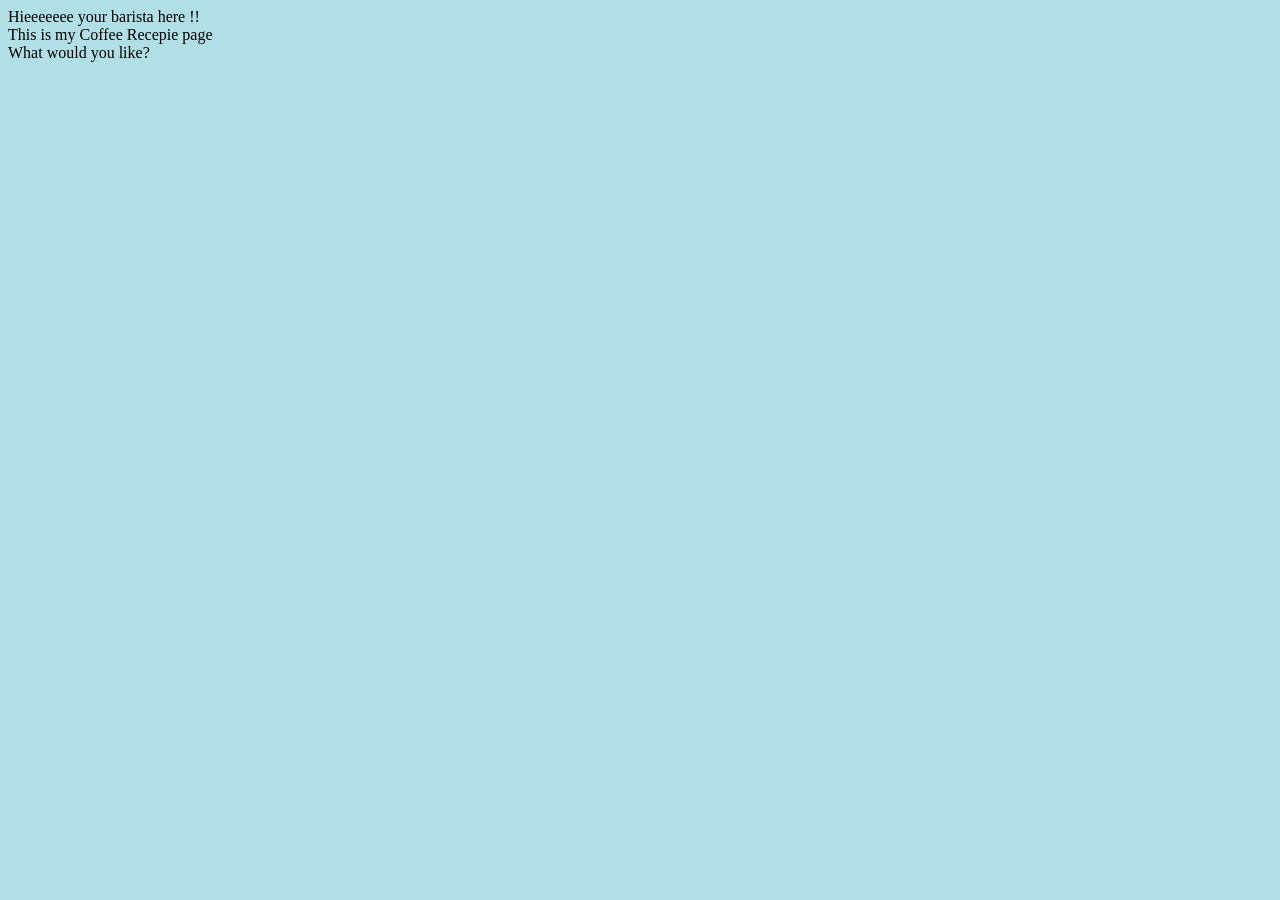
==== application/WebContent/index.html @ afb36d66 "First Commit" ====
<!DOCTYPE html>
<html>
<head>
<meta charset="ISO-8859-1">
<title>Coffee Recepie</title>
</head>
<body style="background-color:powderblue;">
Hieeeeeee your barista here !! <br>
This is my Coffee Recepie page <br>
What would you like?
</body>
</html>
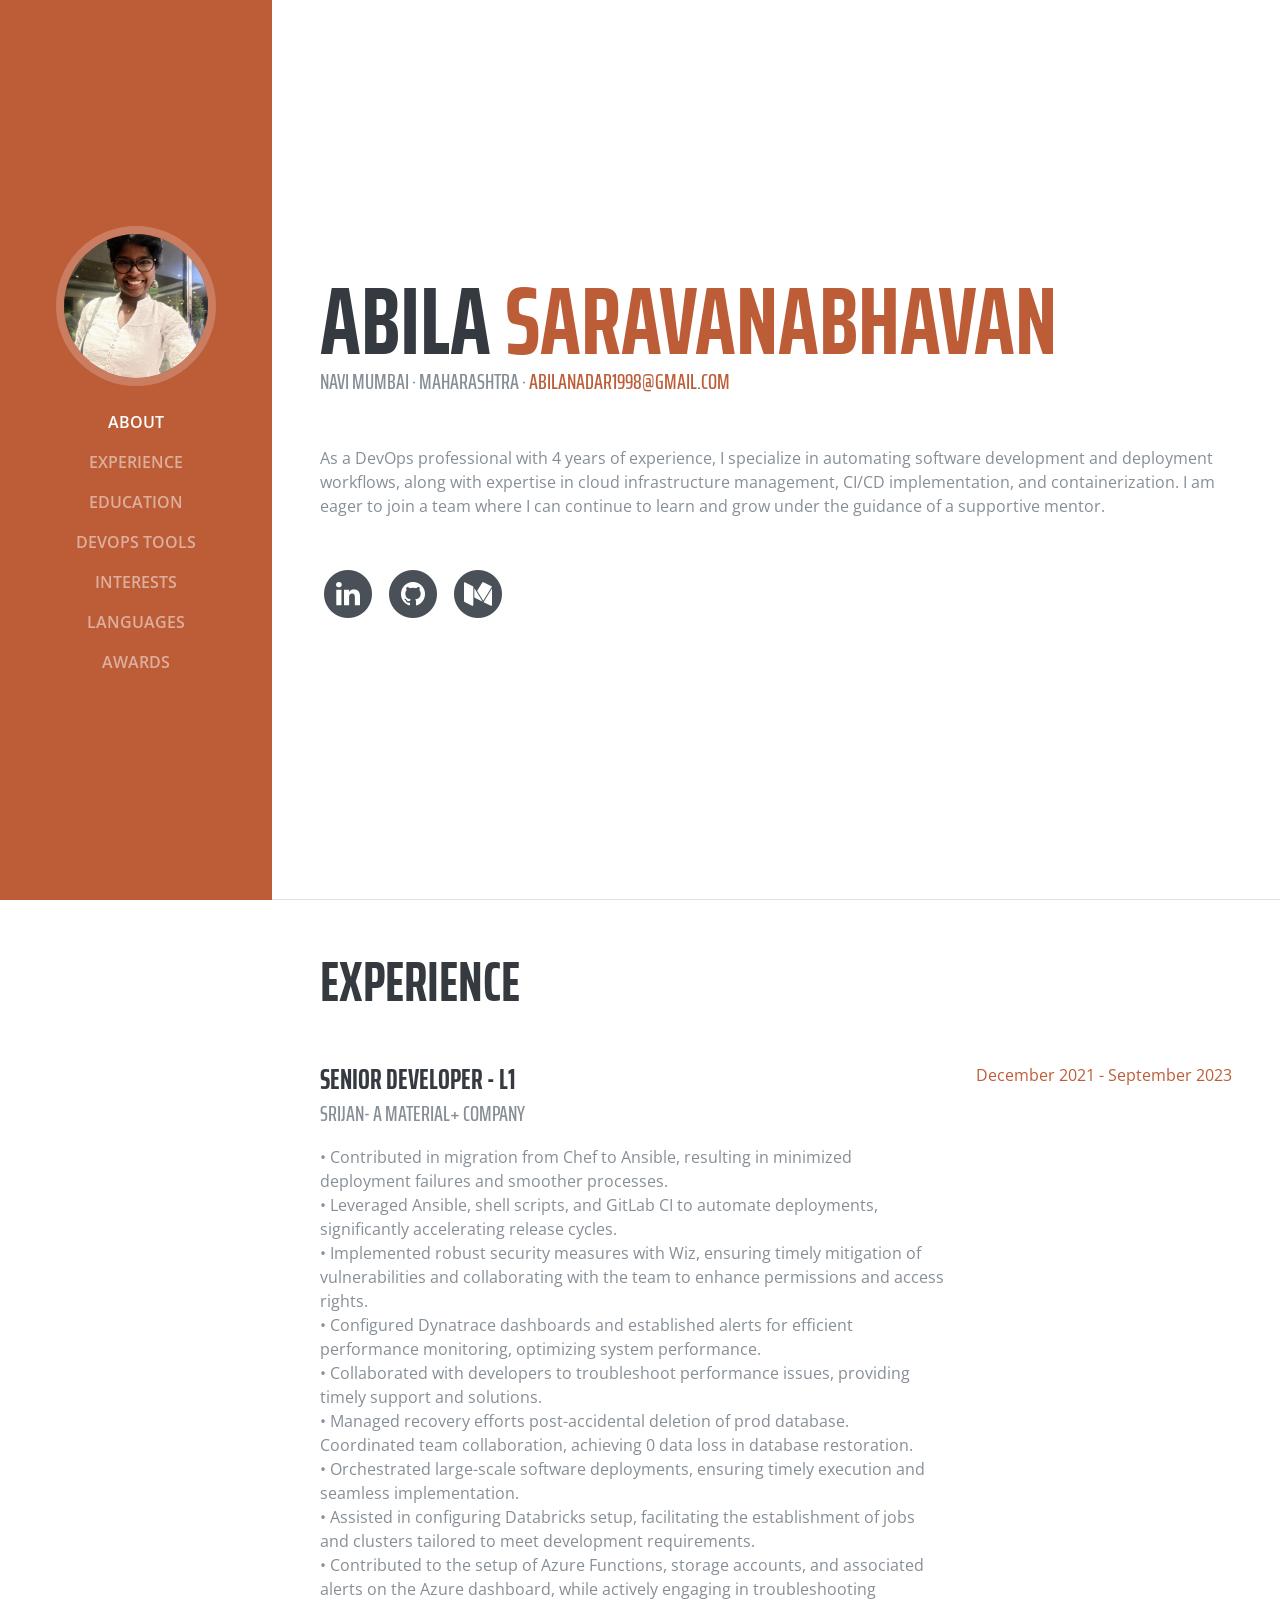
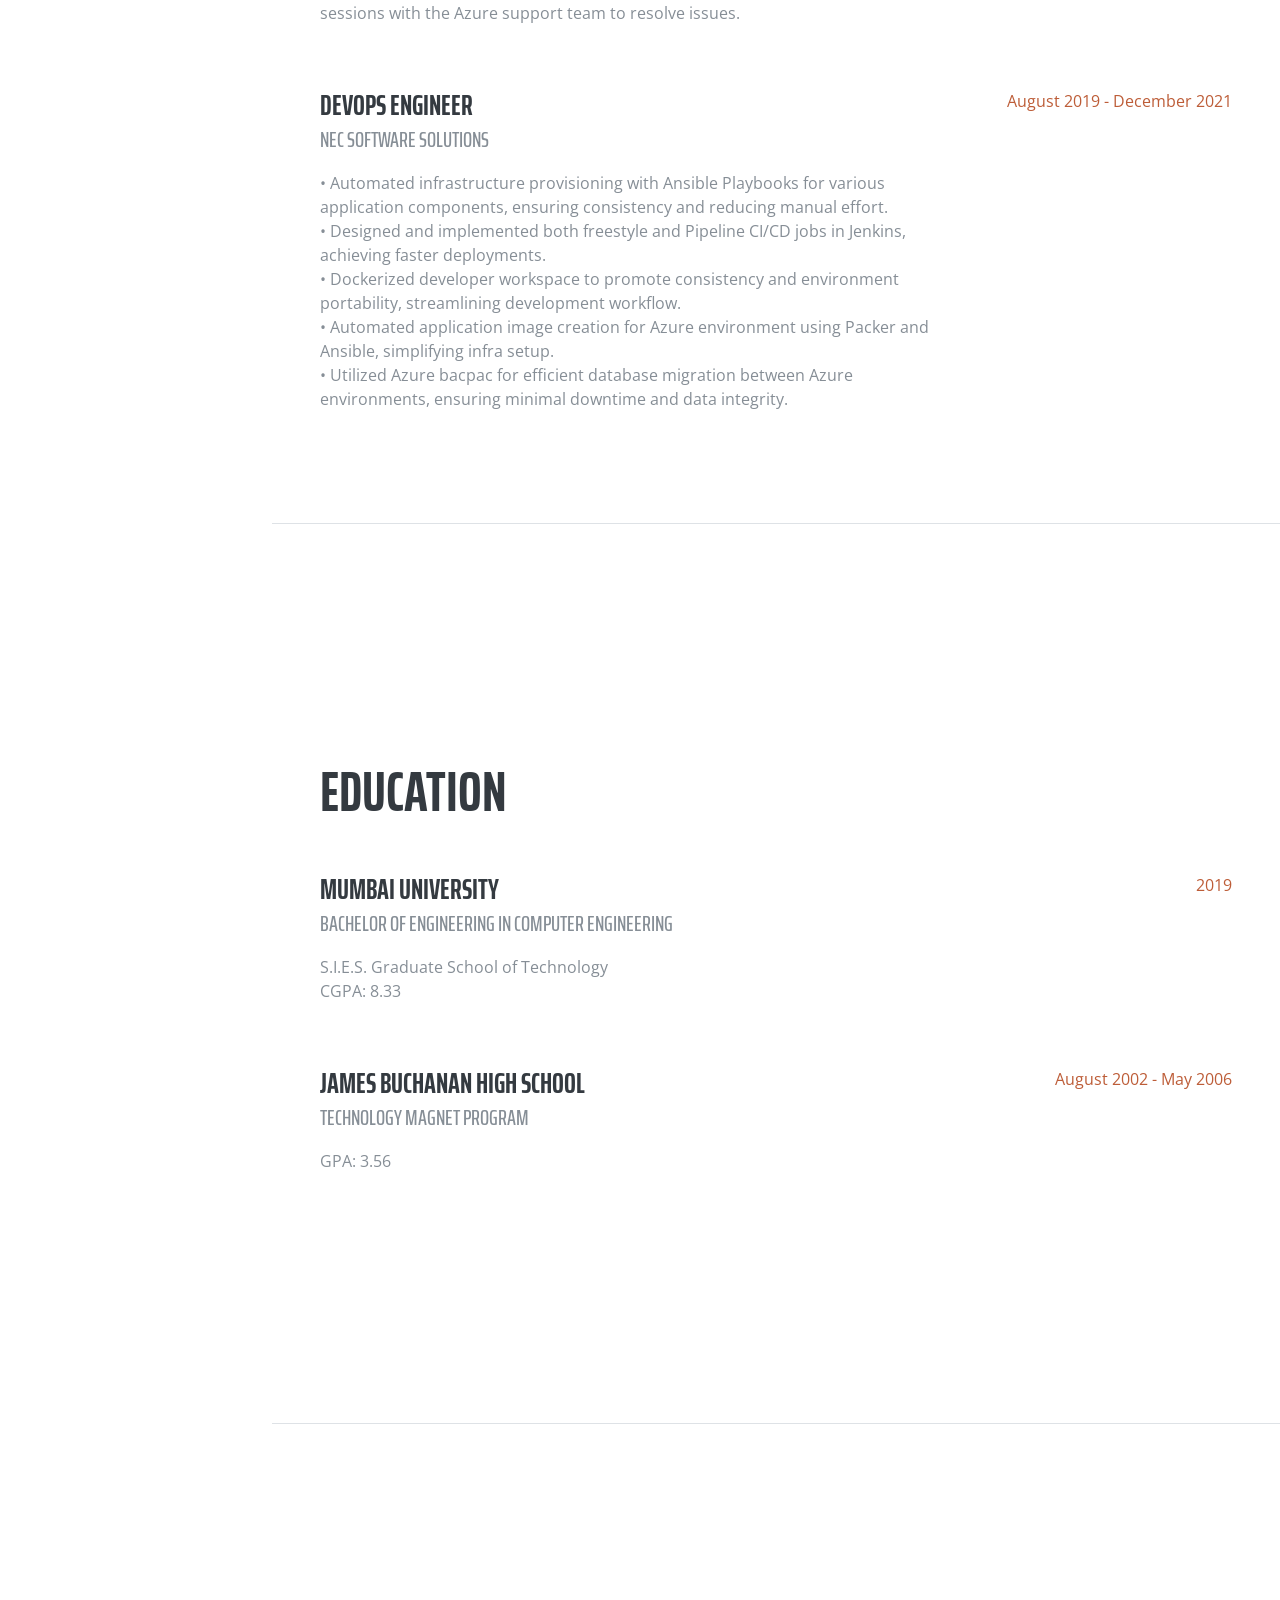
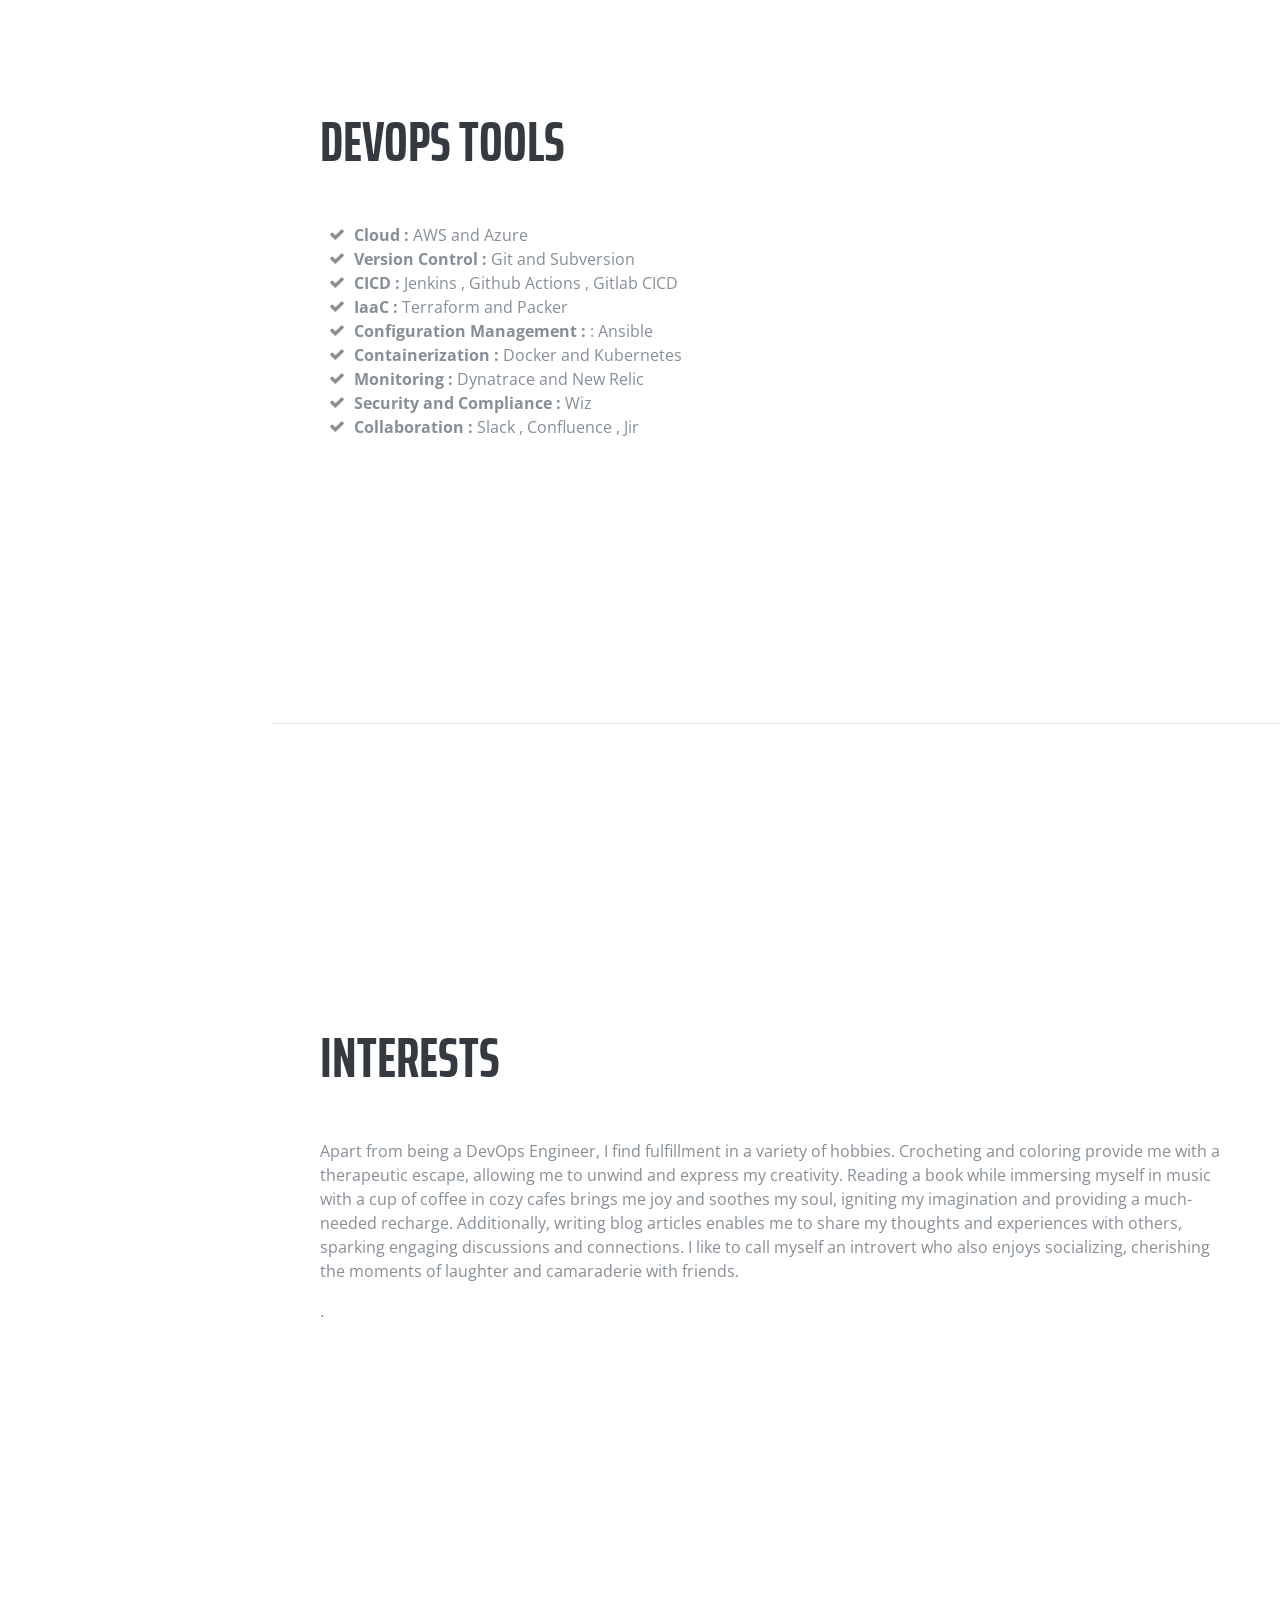
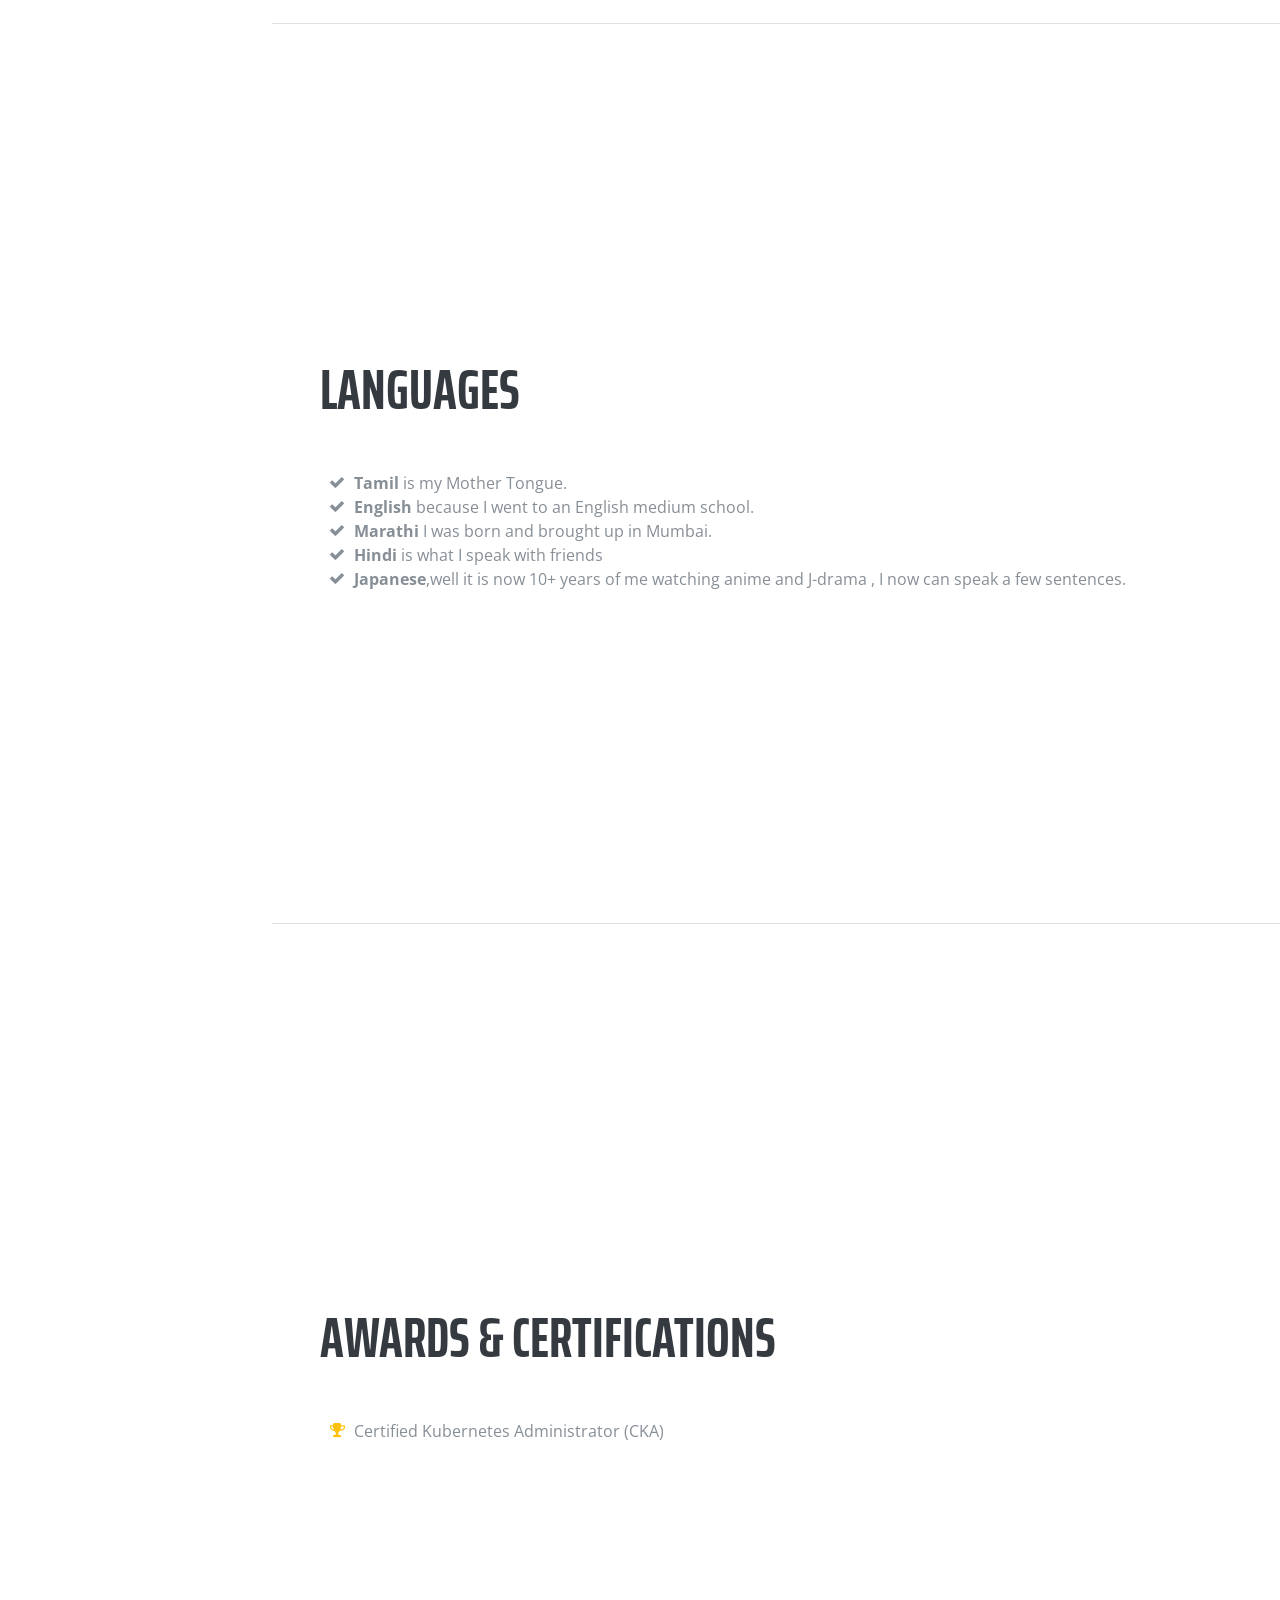
==== commit 228024ff: "Added portfolio files" ====
--- a/application/WebContent/index.html
+++ b/application/WebContent/index.html
@@ -1,12 +1,276 @@
-<!DOCTYPE html>
-<html>
-<head>
-<meta charset="ISO-8859-1">
-<title>Coffee Recepie</title>
-</head>
-<body style="background-color:powderblue;">
-Hieeeeeee your barista here !! <br>
-This is my Coffee Recepie page <br>
-What would you like?
-</body>
-</html>
+<!DOCTYPE html>
+<html lang="en">
+
+  <head>
+
+    <meta charset="utf-8">
+    <meta name="viewport" content="width=device-width, initial-scale=1, shrink-to-fit=no">
+    <meta name="description" content="">
+    <meta name="author" content="">
+
+    <title>Abila Saravanabhavan Portfolio Resume</title>
+
+    <!-- Bootstrap core CSS -->
+    <link href="vendor/bootstrap/css/bootstrap.min.css" rel="stylesheet">
+
+    <!-- Custom fonts for this template -->
+    <link href="https://fonts.googleapis.com/css?family=Saira+Extra+Condensed:100,200,300,400,500,600,700,800,900" rel="stylesheet">
+    <link href="https://fonts.googleapis.com/css?family=Open+Sans:300,300i,400,400i,600,600i,700,700i,800,800i" rel="stylesheet">
+    <link href="vendor/font-awesome/css/font-awesome.min.css" rel="stylesheet">
+    <link href="vendor/devicons/css/devicons.min.css" rel="stylesheet">
+    <link href="vendor/simple-line-icons/css/simple-line-icons.css" rel="stylesheet">
+
+    <!-- Custom styles for this template -->
+    <link href="css/resume.min.css" rel="stylesheet">
+
+  </head>
+
+  <body id="page-top">
+
+    <nav class="navbar navbar-expand-lg navbar-dark bg-primary fixed-top" id="sideNav">
+      <a class="navbar-brand js-scroll-trigger" href="#page-top">
+        <span class="d-block d-lg-none">Start Bootstrap</span>
+        <span class="d-none d-lg-block">
+          <img class="img-fluid img-profile rounded-circle mx-auto mb-2" src="img/profile.jpg" alt="">
+        </span>
+      </a>
+      <button class="navbar-toggler" type="button" data-toggle="collapse" data-target="#navbarSupportedContent" aria-controls="navbarSupportedContent" aria-expanded="false" aria-label="Toggle navigation">
+        <span class="navbar-toggler-icon"></span>
+      </button>
+      <div class="collapse navbar-collapse" id="navbarSupportedContent">
+        <ul class="navbar-nav">
+          <li class="nav-item">
+            <a class="nav-link js-scroll-trigger" href="#about">About</a>
+          </li>
+          <li class="nav-item">
+            <a class="nav-link js-scroll-trigger" href="#experience">Experience</a>
+          </li>
+          <li class="nav-item">
+            <a class="nav-link js-scroll-trigger" href="#education">Education</a>
+          </li>
+          <li class="nav-item">
+            <a class="nav-link js-scroll-trigger" href="#tools">DevOps Tools</a>
+          </li>
+          <li class="nav-item">
+            <a class="nav-link js-scroll-trigger" href="#interests">Interests</a>
+          </li>
+          <li class="nav-item">
+            <a class="nav-link js-scroll-trigger" href="#languages">Languages</a>
+          </li>
+          <li class="nav-item">
+            <a class="nav-link js-scroll-trigger" href="#awards">Awards</a>
+          </li>
+        </ul>
+      </div>
+    </nav>
+
+    <div class="container-fluid p-0">
+
+      <section class="resume-section p-3 p-lg-5 d-flex d-column" id="about">
+        <div class="my-auto">
+          <h1 class="mb-0">Abila
+            <span class="text-primary">Saravanabhavan</span>
+          </h1>
+          <div class="subheading mb-5">Navi Mumbai · Maharashtra ·
+            <a href="mailto:name@email.com">abilanadar1998@gmail.com</a>
+          </div>
+          <p class="mb-5">
+            As a DevOps professional with 4 years of experience, I specialize in automating software development and deployment workflows, along with expertise in cloud infrastructure management, CI/CD implementation, and containerization. I am eager to join a team where I can continue to learn and grow under the guidance of a supportive mentor.</p>
+          <ul class="list-inline list-social-icons mb-0">
+            <li class="list-inline-item">
+              <a href="https://www.linkedin.com/in/abila-saravanabhavan/">
+                <span class="fa-stack fa-lg">
+                  <i class="fa fa-circle fa-stack-2x"></i>
+                  <i class="fa fa-linkedin fa-stack-1x fa-inverse"></i>
+                </span>
+              </a>
+            </li>
+            <li class="list-inline-item">
+              <a href="https://github.com/abila98/">
+                <span class="fa-stack fa-lg">
+                  <i class="fa fa-circle fa-stack-2x"></i>
+                  <i class="fa fa-github fa-stack-1x fa-inverse"></i>
+                </span>
+              </a>
+            </li>
+
+            <li class="list-inline-item">
+              <a href="https://medium.com/@abilathegreat">
+                <span class="fa-stack fa-lg">
+                  <i class="fa fa-circle fa-stack-2x"></i>
+                  <i class="fa fa-medium fa-stack-1x fa-inverse"></i>
+                </span>
+              </a>
+            </li>
+          </ul>
+        </div>
+      </section>
+
+      <section class="resume-section p-3 p-lg-5 d-flex flex-column" id="experience">
+        <div class="my-auto">
+          <h2 class="mb-5">Experience</h2>
+
+          <div class="resume-item d-flex flex-column flex-md-row mb-5">
+            <div class="resume-content mr-auto">
+              <h3 class="mb-0">Senior Developer - L1</h3>
+              <div class="subheading mb-3">Srijan- A Material+ Company</div>
+              <p>• Contributed in migration from Chef to Ansible, resulting in minimized deployment failures and smoother processes. 
+                <br>• Leveraged Ansible, shell scripts, and GitLab CI to automate deployments, significantly accelerating release cycles.<br>
+                • Implemented robust security measures with Wiz, ensuring timely mitigation of vulnerabilities and collaborating with the team to enhance
+                permissions and access rights.<br>
+                • Configured Dynatrace dashboards and established alerts for efficient performance monitoring, optimizing system performance.<br>
+                • Collaborated with developers to troubleshoot performance issues, providing timely support and solutions.<br>
+                • Managed recovery efforts post-accidental deletion of prod database. Coordinated team collaboration, achieving 0 data loss in database restoration.<br>
+                • Orchestrated large-scale software deployments, ensuring timely execution and seamless implementation.<br>
+                • Assisted in configuring Databricks setup, facilitating the establishment of jobs and clusters tailored to meet development requirements.<br>
+                • Contributed to the setup of Azure Functions, storage accounts, and associated alerts on the Azure dashboard, while actively engaging in
+                troubleshooting sessions with the Azure support team to resolve issues.</p>
+            </div>
+            <div class="resume-date text-md-right">
+              <span class="text-primary">December 2021 - September 2023</span>
+            </div>
+          </div>
+
+          <div class="resume-item d-flex flex-column flex-md-row mb-5">
+            <div class="resume-content mr-auto">
+              <h3 class="mb-0">DevOps Engineer</h3>
+              <div class="subheading mb-3">NEC Software Solutions</div>
+              <p>• Automated infrastructure provisioning with Ansible Playbooks for various application components, ensuring consistency and reducing
+                manual effort.<br>
+                • Designed and implemented both freestyle and Pipeline CI/CD jobs in Jenkins, achieving faster deployments.<br>
+                • Dockerized developer workspace to promote consistency and environment portability, streamlining development workflow.<br>
+                • Automated application image creation for Azure environment using Packer and Ansible, simplifying infra setup.<br>
+                • Utilized Azure bacpac for efficient database migration between Azure environments, ensuring minimal downtime and data integrity.
+                </p>
+            </div>
+            <div class="resume-date text-md-right">
+              <span class="text-primary">August 2019 - December 2021</span>
+            </div>
+          </div>
+        </div>
+
+      </section>
+
+      <section class="resume-section p-3 p-lg-5 d-flex flex-column" id="education">
+        <div class="my-auto">
+          <h2 class="mb-5">Education</h2>
+
+          <div class="resume-item d-flex flex-column flex-md-row mb-5">
+            <div class="resume-content mr-auto">
+              <h3 class="mb-0">Mumbai University</h3>
+              <div class="subheading mb-3">Bachelor of Engineering in Computer Engineering</div>
+              <div>S.I.E.S. Graduate School of Technology</div>
+              <p>CGPA: 8.33</p>
+            </div>
+            <div class="resume-date text-md-right">
+              <span class="text-primary">2019</span>
+            </div>
+          </div>
+
+          <div class="resume-item d-flex flex-column flex-md-row">
+            <div class="resume-content mr-auto">
+              <h3 class="mb-0">James Buchanan High School</h3>
+              <div class="subheading mb-3">Technology Magnet Program</div>
+              <p>GPA: 3.56</p>
+            </div>
+            <div class="resume-date text-md-right">
+              <span class="text-primary">August 2002 - May 2006</span>
+            </div>
+          </div>
+
+        </div>
+      </section>
+
+      <section class="resume-section p-3 p-lg-5 d-flex flex-column" id="tools">
+        <div class="my-auto">
+          <h2 class="mb-5">DevOps Tools</h2>
+          <ul class="fa-ul mb-0">
+            <li>
+              <i class="fa-li fa fa-check"></i>
+              <b>Cloud :</b> AWS and Azure</li>
+            <li>
+              <i class="fa-li fa fa-check"></i>
+              <b>Version Control :</b> Git and Subversion</li>
+            <li>
+              <i class="fa-li fa fa-check"></i>
+              <b>CICD :</b> Jenkins , Github Actions , Gitlab CICD</li>
+            <li>
+              <i class="fa-li fa fa-check"></i>
+             <b>IaaC :</b> Terraform and Packer</li>
+             <li>
+              <i class="fa-li fa fa-check"></i>
+             <b>Configuration Management : </b> : Ansible</li>
+             <li>
+              <i class="fa-li fa fa-check"></i>
+             <b>Containerization : </b>Docker and Kubernetes</li>
+             <li>
+              <i class="fa-li fa fa-check"></i>
+             <b>Monitoring : </b> Dynatrace and New Relic</li>
+             <li>
+              <i class="fa-li fa fa-check"></i>
+             <b>Security and Compliance : </b> Wiz</li>
+             <li>
+              <i class="fa-li fa fa-check"></i>
+             <b>Collaboration : </b> Slack , Confluence , Jir</li>
+          </ul>
+        </div>
+      </section>
+
+      <section class="resume-section p-3 p-lg-5 d-flex flex-column" id="interests">
+        <div class="my-auto">
+          <h2 class="mb-5">Interests</h2>
+          <p>Apart from being a DevOps Engineer, I find fulfillment in a variety of hobbies. Crocheting and coloring provide me with a therapeutic escape, allowing me to unwind and express my creativity. Reading a book while immersing myself in music with a cup of coffee in cozy cafes brings me joy and soothes my soul, igniting my imagination and providing a much-needed recharge. Additionally, writing blog articles enables me to share my thoughts and experiences with others, sparking engaging discussions and connections. I like to call myself an introvert who also enjoys socializing, cherishing the moments of laughter and camaraderie with friends.</p>
+          <p class="mb-0">.</p>
+        </div>
+      </section>
+
+      <section class="resume-section p-3 p-lg-5 d-flex flex-column" id="languages">
+        <div class="my-auto">
+          <h2 class="mb-5">Languages</h2>
+          <ul class="fa-ul mb-0">
+            <li>
+              <i class="fa-li fa fa-check"></i>
+              <b>Tamil</b> is my Mother Tongue.</li>
+            <li>
+              <i class="fa-li fa fa-check"></i>
+              <b>English</b> because I went to an English medium school.</li>
+            <li>
+              <i class="fa-li fa fa-check"></i>
+              <b>Marathi</b> I was born and brought up in Mumbai.</li>
+            <li>
+              <i class="fa-li fa fa-check"></i>
+             <b>Hindi</b> is what I speak with friends</li>
+             <li>
+              <i class="fa-li fa fa-check"></i>
+             <b>Japanese</b>,well it is now 10+ years of me watching anime and J-drama , I now can speak a few sentences.</li>
+          </ul>
+
+        </div>
+      </section>
+
+      <section class="resume-section p-3 p-lg-5 d-flex flex-column" id="awards">
+        <div class="my-auto">
+          <h2 class="mb-5">Awards &amp; Certifications</h2>
+          <ul class="fa-ul mb-0">
+            <li>
+              <i class="fa-li fa fa-trophy text-warning"></i>
+              Certified Kubernetes Administrator (CKA)</li>
+          </ul>
+        </div>
+      </section>
+
+    </div>
+
+    <!-- Bootstrap core JavaScript -->
+    <script src="vendor/jquery/jquery.min.js"></script>
+    <script src="vendor/bootstrap/js/bootstrap.bundle.min.js"></script>
+
+    <!-- Plugin JavaScript -->
+    <script src="vendor/jquery-easing/jquery.easing.min.js"></script>
+
+    <!-- Custom scripts for this template -->
+    <script src="js/resume.min.js"></script>
+
+  </body>
+
+</html>
--- a/application/WebContent/vendor/devicons/css/devicons.min.css
+++ b/application/WebContent/vendor/devicons/css/devicons.min.css
@@ -0,0 +1,4 @@
+/*!
+ *  Devicons 1.8.0 made by Theodore Vorillas / http://vorillaz.com 
+ */
+@font-face{font-family:devicons;src:url(../fonts/devicons.eot?xqxft6);src:url(../fonts/devicons.eot?#iefixxqxft6) format("embedded-opentype"),url(../fonts/devicons.woff?xqxft6) format("woff"),url(../fonts/devicons.ttf?xqxft6) format("truetype"),url(../fonts/devicons.svg?xqxft6#devicons) format("svg");font-weight:400;font-style:normal}.devicons{font-family:devicons;speak:none;font-style:normal;font-weight:400;font-variant:normal;text-transform:none;line-height:1;-webkit-font-smoothing:antialiased;-moz-osx-font-smoothing:grayscale}.devicons-git:before{content:"\e602"}.devicons-git_compare:before{content:"\e628"}.devicons-git_branch:before{content:"\e625"}.devicons-git_commit:before{content:"\e629"}.devicons-git_pull_request:before{content:"\e626"}.devicons-git_merge:before{content:"\e627"}.devicons-bitbucket:before{content:"\e603"}.devicons-github_alt:before{content:"\e608"}.devicons-github_badge:before{content:"\e609"}.devicons-github:before{content:"\e60a"}.devicons-github_full:before{content:"\e617"}.devicons-java:before{content:"\e638"}.devicons-ruby:before{content:"\e639"}.devicons-scala:before{content:"\e637"}.devicons-python:before{content:"\e63c"}.devicons-go:before{content:"\e624"}.devicons-ruby_on_rails:before{content:"\e63b"}.devicons-django:before{content:"\e61d"}.devicons-markdown:before{content:"\e63e"}.devicons-php:before{content:"\e63d"}.devicons-mysql:before{content:"\e604"}.devicons-streamline:before{content:"\e605"}.devicons-database:before{content:"\e606"}.devicons-laravel:before{content:"\e63f"}.devicons-javascript:before{content:"\e64e"}.devicons-angular:before{content:"\e653"}.devicons-backbone:before{content:"\e652"}.devicons-coffeescript:before{content:"\e651"}.devicons-jquery:before{content:"\e650"}.devicons-modernizr:before{content:"\e620"}.devicons-jquery_ui:before{content:"\e654"}.devicons-ember:before{content:"\e61b"}.devicons-dojo:before{content:"\e61c"}.devicons-nodejs:before{content:"\e619"}.devicons-nodejs_small:before{content:"\e618"}.devicons-javascript_shield:before{content:"\e64f"}.devicons-bootstrap:before{content:"\e647"}.devicons-sass:before{content:"\e64b"}.devicons-css3_full:before{content:"\e64a"}.devicons-css3:before{content:"\e649"}.devicons-html5:before{content:"\e636"}.devicons-html5_multimedia:before{content:"\e632"}.devicons-html5_device_access:before{content:"\e633"}.devicons-html5_3d_effects:before{content:"\e635"}.devicons-html5_connectivity:before{content:"\e634"}.devicons-ghost_small:before{content:"\e614"}.devicons-ghost:before{content:"\e61f"}.devicons-magento:before{content:"\e640"}.devicons-joomla:before{content:"\e641"}.devicons-jekyll_small:before{content:"\e60d"}.devicons-drupal:before{content:"\e642"}.devicons-wordpress:before{content:"\e60b"}.devicons-grunt:before{content:"\e64c"}.devicons-bower:before{content:"\e64d"}.devicons-npm:before{content:"\e61e"}.devicons-yahoo_small:before{content:"\e62b"}.devicons-yahoo:before{content:"\e615"}.devicons-bing_small:before{content:"\e600"}.devicons-windows:before{content:"\e60f"}.devicons-linux:before{content:"\e612"}.devicons-ubuntu:before{content:"\e63a"}.devicons-android:before{content:"\e60e"}.devicons-apple:before{content:"\e611"}.devicons-appstore:before{content:"\e613"}.devicons-phonegap:before{content:"\e630"}.devicons-blackberry:before{content:"\e623"}.devicons-stackoverflow:before{content:"\e610"}.devicons-techcrunch:before{content:"\e62c"}.devicons-codrops:before{content:"\e62f"}.devicons-css_tricks:before{content:"\e601"}.devicons-smashing_magazine:before{content:"\e62d"}.devicons-netmagazine:before{content:"\e62e"}.devicons-codepen:before{content:"\e616"}.devicons-cssdeck:before{content:"\e62a"}.devicons-hackernews:before{content:"\e61a"}.devicons-dropbox:before{content:"\e607"}.devicons-google_drive:before{content:"\e631"}.devicons-visualstudio:before{content:"\e60c"}.devicons-unity_small:before{content:"\e621"}.devicons-raspberry_pi:before{content:"\e622"}.devicons-chrome:before{content:"\e643"}.devicons-ie:before{content:"\e644"}.devicons-firefox:before{content:"\e645"}.devicons-opera:before{content:"\e646"}.devicons-safari:before{content:"\e648"}.devicons-swift:before{content:"\e655"}.devicons-symfony:before{content:"\e656"}.devicons-symfony_badge:before{content:"\e657"}.devicons-less:before{content:"\e658"}.devicons-stylus:before{content:"\e659"}.devicons-trello:before{content:"\e65a"}.devicons-atlassian:before{content:"\e65b"}.devicons-jira:before{content:"\e65c"}.devicons-envato:before{content:"\e65d"}.devicons-snap_svg:before{content:"\e65e"}.devicons-raphael:before{content:"\e65f"}.devicons-google_analytics:before{content:"\e660"}.devicons-compass:before{content:"\e661"}.devicons-onedrive:before{content:"\e662"}.devicons-gulp:before{content:"\e663"}.devicons-atom:before{content:"\e664"}.devicons-cisco:before{content:"\e665"}.devicons-nancy:before{content:"\e666"}.devicons-clojure:before{content:"\e668"}.devicons-clojure_alt:before{content:"\e66a"}.devicons-perl:before{content:"\e669"}.devicons-celluloid:before{content:"\e66b"}.devicons-w3c:before{content:"\e66c"}.devicons-redis:before{content:"\e66d"}.devicons-postgresql:before{content:"\e66e"}.devicons-webplatform:before{content:"\e66f"}.devicons-jenkins:before{content:"\e667"}.devicons-requirejs:before{content:"\e670"}.devicons-opensource:before{content:"\e671"}.devicons-typo3:before{content:"\e672"}.devicons-uikit:before{content:"\e673"}.devicons-doctrine:before{content:"\e674"}.devicons-groovy:before{content:"\e675"}.devicons-nginx:before{content:"\e676"}.devicons-haskell:before{content:"\e677"}.devicons-zend:before{content:"\e678"}.devicons-gnu:before{content:"\e679"}.devicons-yeoman:before{content:"\e67a"}.devicons-heroku:before{content:"\e67b"}.devicons-debian:before{content:"\e67d"}.devicons-travis:before{content:"\e67e"}.devicons-dotnet:before{content:"\e67f"}.devicons-codeigniter:before{content:"\e680"}.devicons-javascript_badge:before{content:"\e681"}.devicons-yii:before{content:"\e682"}.devicons-msql_server:before{content:"\e67c"}.devicons-composer:before{content:"\e683"}.devicons-krakenjs_badge:before{content:"\e684"}.devicons-krakenjs:before{content:"\e685"}.devicons-mozilla:before{content:"\e686"}.devicons-firebase:before{content:"\e687"}.devicons-sizzlejs:before{content:"\e688"}.devicons-creativecommons:before{content:"\e689"}.devicons-creativecommons_badge:before{content:"\e68a"}.devicons-mitlicence:before{content:"\e68b"}.devicons-senchatouch:before{content:"\e68c"}.devicons-bugsense:before{content:"\e68d"}.devicons-extjs:before{content:"\e68e"}.devicons-mootools_badge:before{content:"\e68f"}.devicons-mootools:before{content:"\e690"}.devicons-ruby_rough:before{content:"\e691"}.devicons-komodo:before{content:"\e692"}.devicons-coda:before{content:"\e693"}.devicons-bintray:before{content:"\e694"}.devicons-terminal:before{content:"\e695"}.devicons-code:before{content:"\e696"}.devicons-responsive:before{content:"\e697"}.devicons-dart:before{content:"\e698"}.devicons-aptana:before{content:"\e699"}.devicons-mailchimp:before{content:"\e69a"}.devicons-netbeans:before{content:"\e69b"}.devicons-dreamweaver:before{content:"\e69c"}.devicons-brackets:before{content:"\e69d"}.devicons-eclipse:before{content:"\e69e"}.devicons-cloud9:before{content:"\e69f"}.devicons-scrum:before{content:"\e6a0"}.devicons-prolog:before{content:"\e6a1"}.devicons-terminal_badge:before{content:"\e6a2"}.devicons-code_badge:before{content:"\e6a3"}.devicons-mongodb:before{content:"\e6a4"}.devicons-meteor:before{content:"\e6a5"}.devicons-meteorfull:before{content:"\e6a6"}.devicons-fsharp:before{content:"\e6a7"}.devicons-rust:before{content:"\e6a8"}.devicons-ionic:before{content:"\e6a9"}.devicons-sublime:before{content:"\e6aa"}.devicons-appcelerator:before{content:"\e6ab"}.devicons-asterisk:before{content:"\e6ac"}.devicons-aws:before{content:"\e6ad"}.devicons-digital-ocean:before{content:"\e6ae"}.devicons-dlang:before{content:"\e6af"}.devicons-docker:before{content:"\e6b0"}.devicons-erlang:before{content:"\e6b1"}.devicons-google-cloud-platform:before{content:"\e6b2"}.devicons-grails:before{content:"\e6b3"}.devicons-illustrator:before{content:"\e6b4"}.devicons-intellij:before{content:"\e6b5"}.devicons-materializecss:before{content:"\e6b6"}.devicons-openshift:before{content:"\e6b7"}.devicons-photoshop:before{content:"\e6b8"}.devicons-rackspace:before{content:"\e6b9"}.devicons-react:before{content:"\e6ba"}.devicons-redhat:before{content:"\e6bb"}.devicons-scriptcs:before{content:"\e6bc"}.devicons-sqllite:before{content:"\e6c4"}.devicons-vim:before{content:"\e6c5"}
--- a/application/WebContent/css/resume.min.css
+++ b/application/WebContent/css/resume.min.css
@@ -0,0 +1,5 @@
+/*!
+ * Start Bootstrap - Resume v4.0.0-beta.2 (https://startbootstrap.com/template-overviews/resume)
+ * Copyright 2013-2017 Start Bootstrap
+ * Licensed under MIT (https://github.com/BlackrockDigital/startbootstrap-resume/blob/master/LICENSE)
+ */body{font-family:'Open Sans',serif;padding-top:54px;color:#868e96}@media (min-width:992px){body{padding-top:0;padding-left:17rem}}h1,h2,h3,h4,h5,h6{font-family:'Saira Extra Condensed',serif;font-weight:700;text-transform:uppercase;color:#343a40}h1{font-size:6rem;line-height:5.5rem}h2{font-size:3.5rem}.subheading{text-transform:uppercase;font-weight:500;font-family:'Saira Extra Condensed',serif;font-size:1.35rem}.list-social-icons a{color:#495057}.list-social-icons a:hover{color:#bd5d38}.list-social-icons a .fa-lg{font-size:1.75rem}.list-icons{font-size:3rem}.list-icons .list-inline-item i:hover{color:#bd5d38}#sideNav .navbar-nav .nav-item .nav-link{font-weight:600;text-transform:uppercase}@media (min-width:992px){#sideNav{text-align:center;position:fixed;top:0;left:0;display:flex;flex-direction:column;width:17rem;height:100vh}#sideNav .navbar-brand{display:flex;margin:auto auto 0;padding:.5rem}#sideNav .navbar-brand .img-profile{max-width:10rem;max-height:10rem;border:.5rem solid rgba(255,255,255,.2)}#sideNav .navbar-collapse{display:flex;align-items:flex-start;flex-grow:0;width:100%;margin-bottom:auto}#sideNav .navbar-collapse .navbar-nav{flex-direction:column;width:100%}#sideNav .navbar-collapse .navbar-nav .nav-item{display:block}#sideNav .navbar-collapse .navbar-nav .nav-item .nav-link{display:block}}section.resume-section{border-bottom:1px solid #dee2e6;padding-top:5rem!important;padding-bottom:5rem!important}section.resume-section .resume-item .resume-date{min-width:none}@media (min-width:768px){section.resume-section{min-height:100vh}section.resume-section .resume-item .resume-date{min-width:18rem}}@media (min-width:992px){section.resume-section{padding-top:3rem!important;padding-bottom:3rem!important}}.bg-primary{background-color:#bd5d38!important}.text-primary{color:#bd5d38!important}a{color:#bd5d38}a:active,a:focus,a:hover{color:#824027}
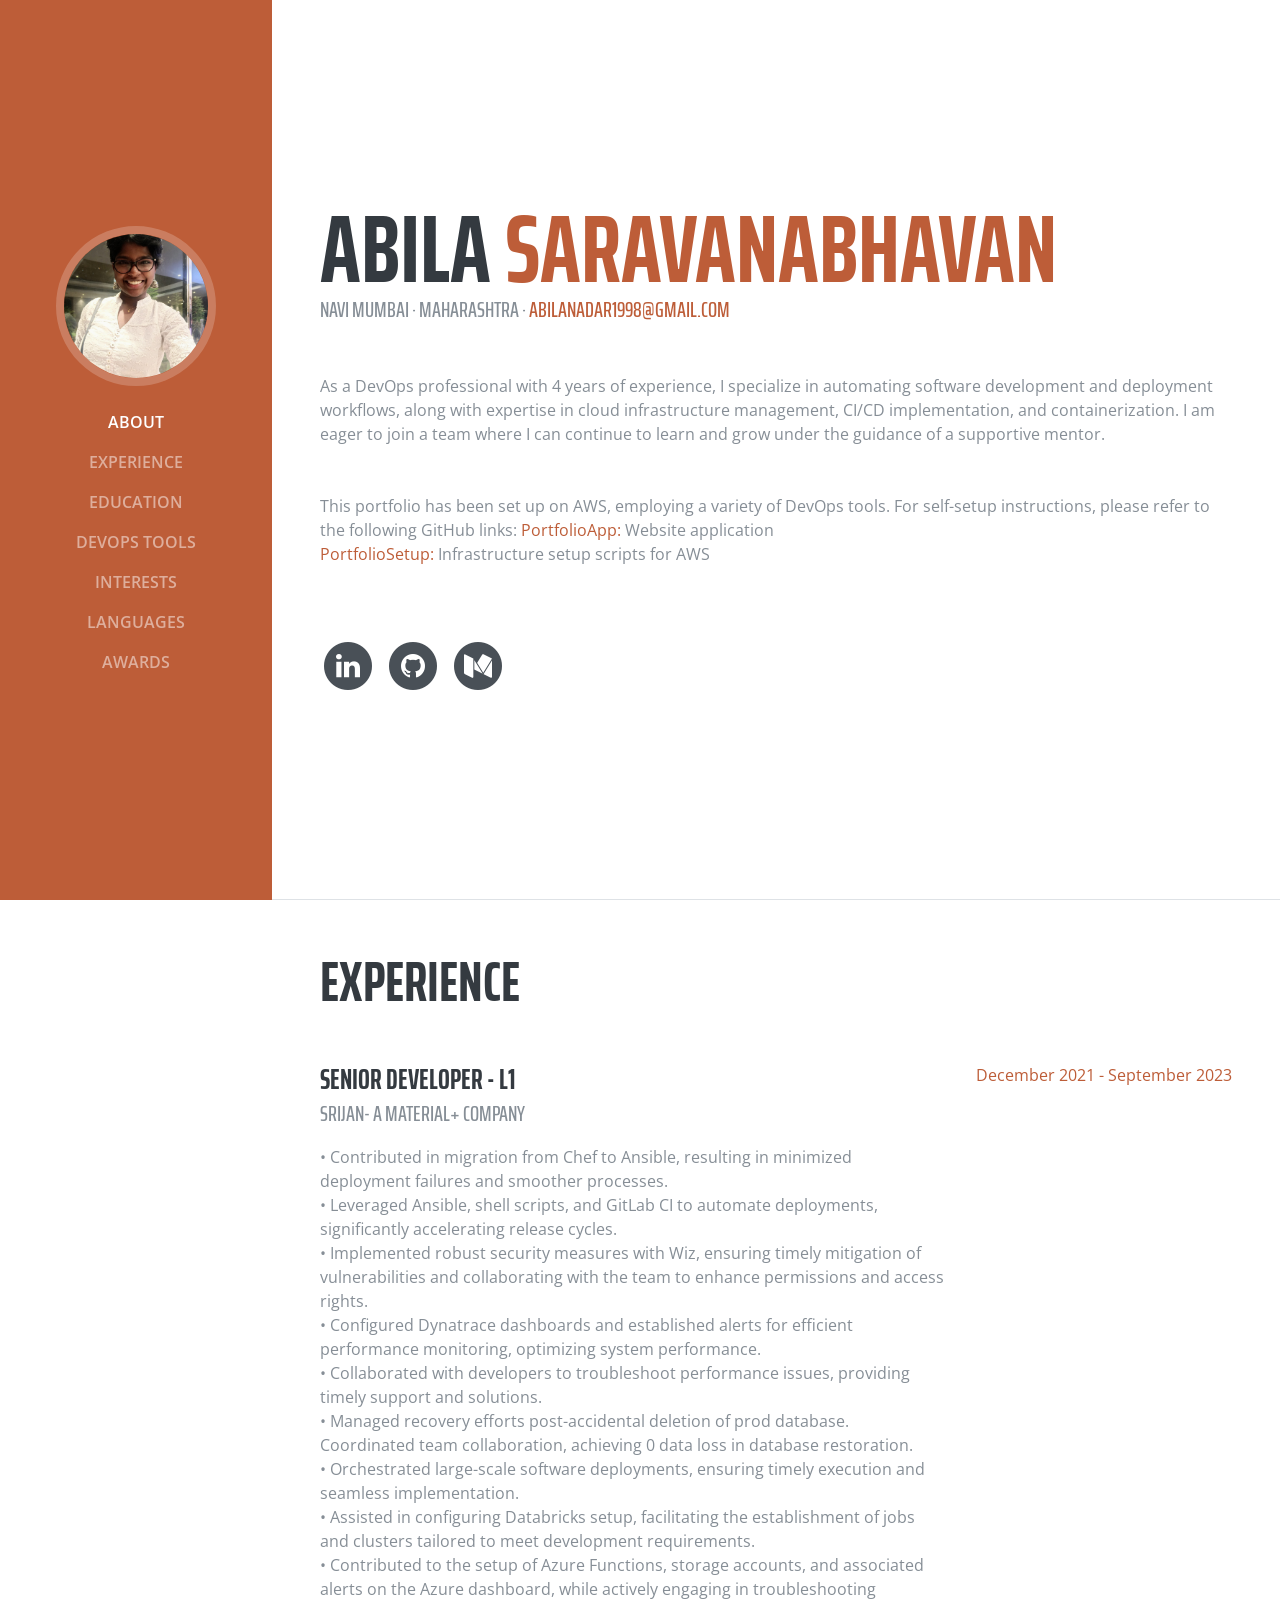
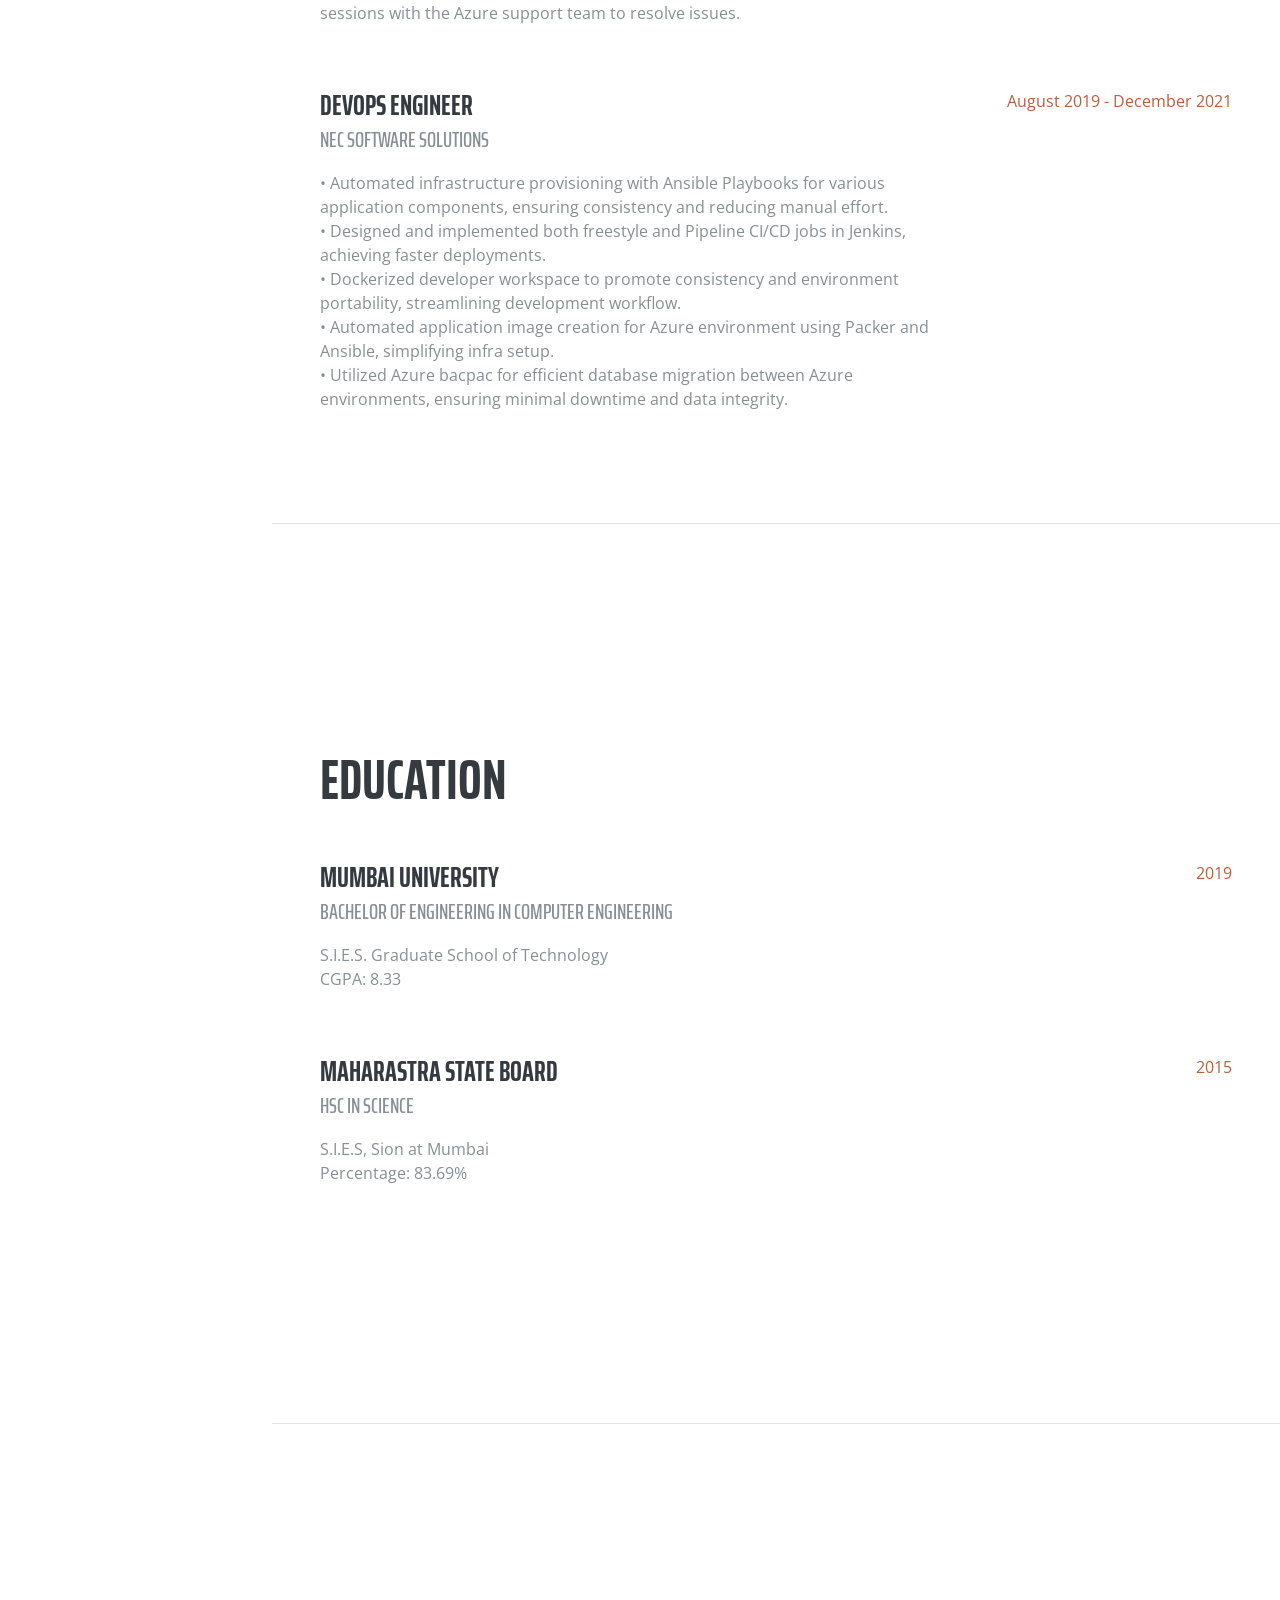
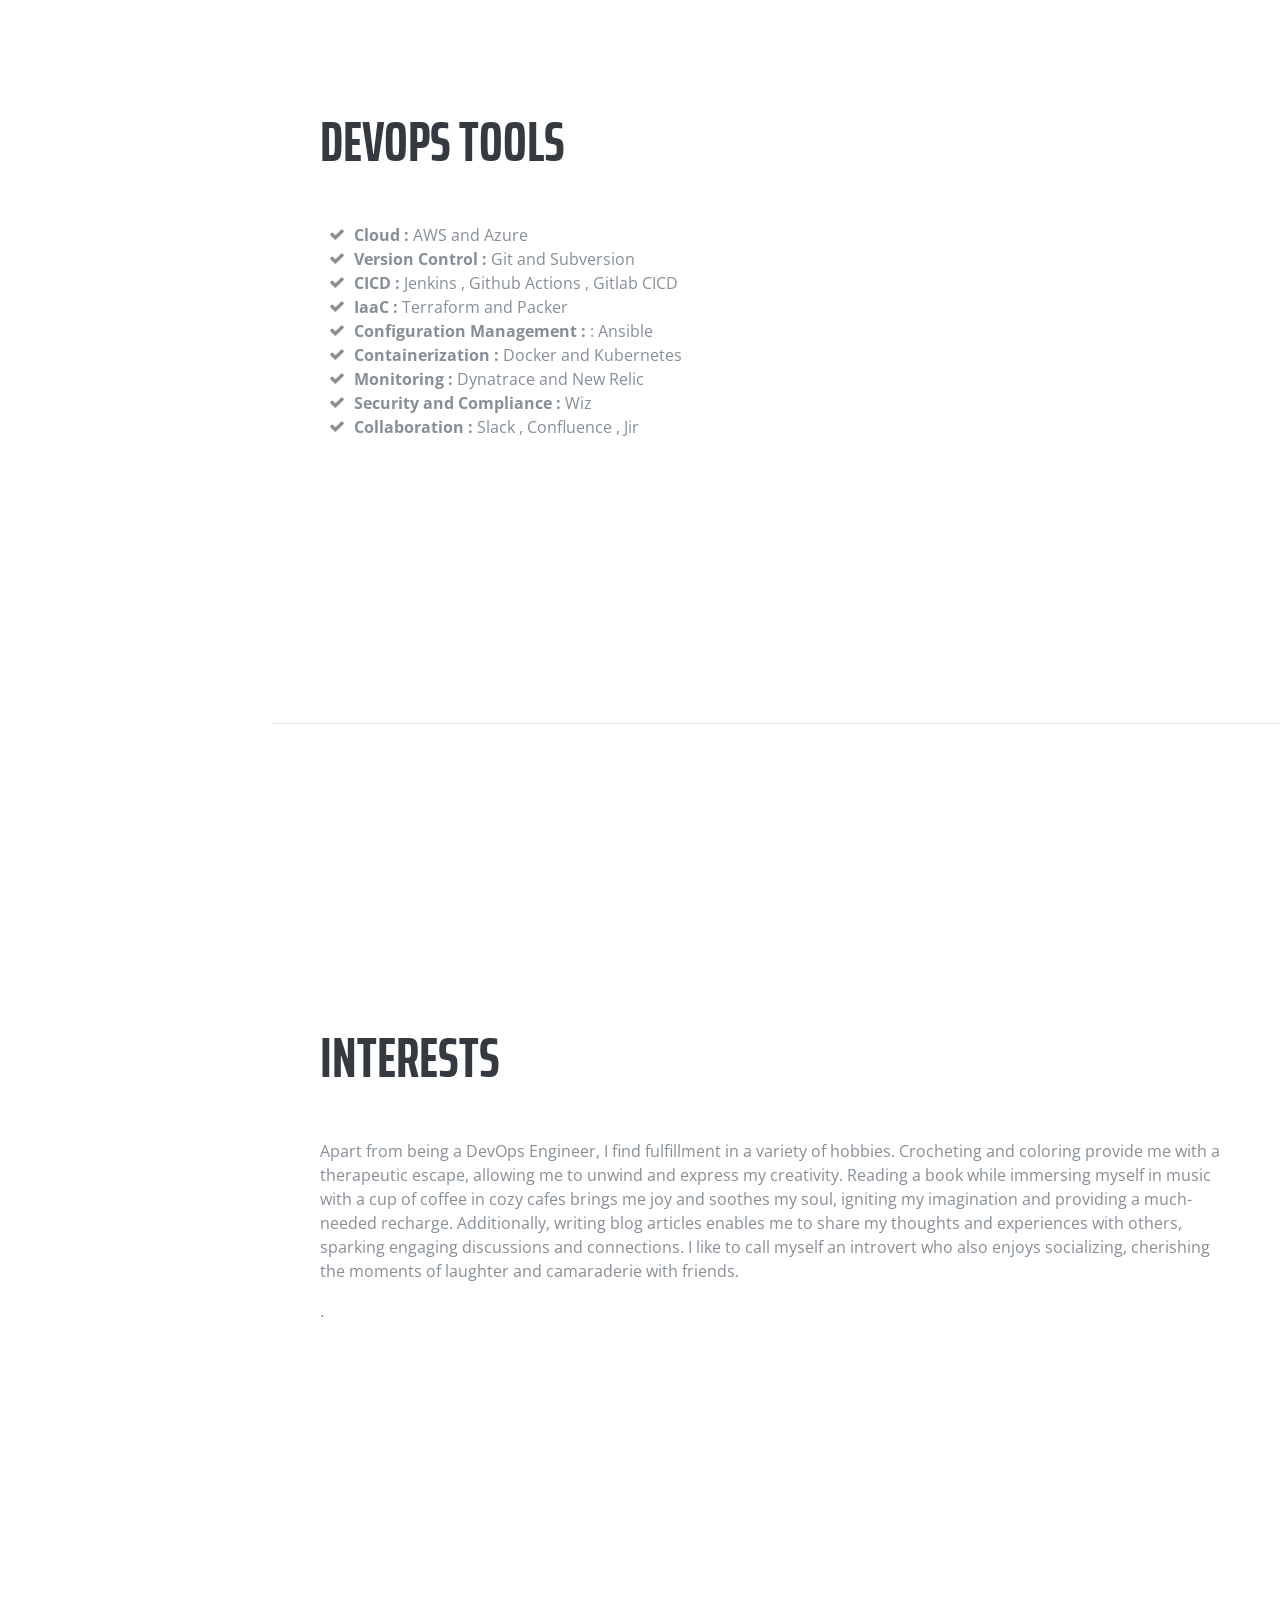
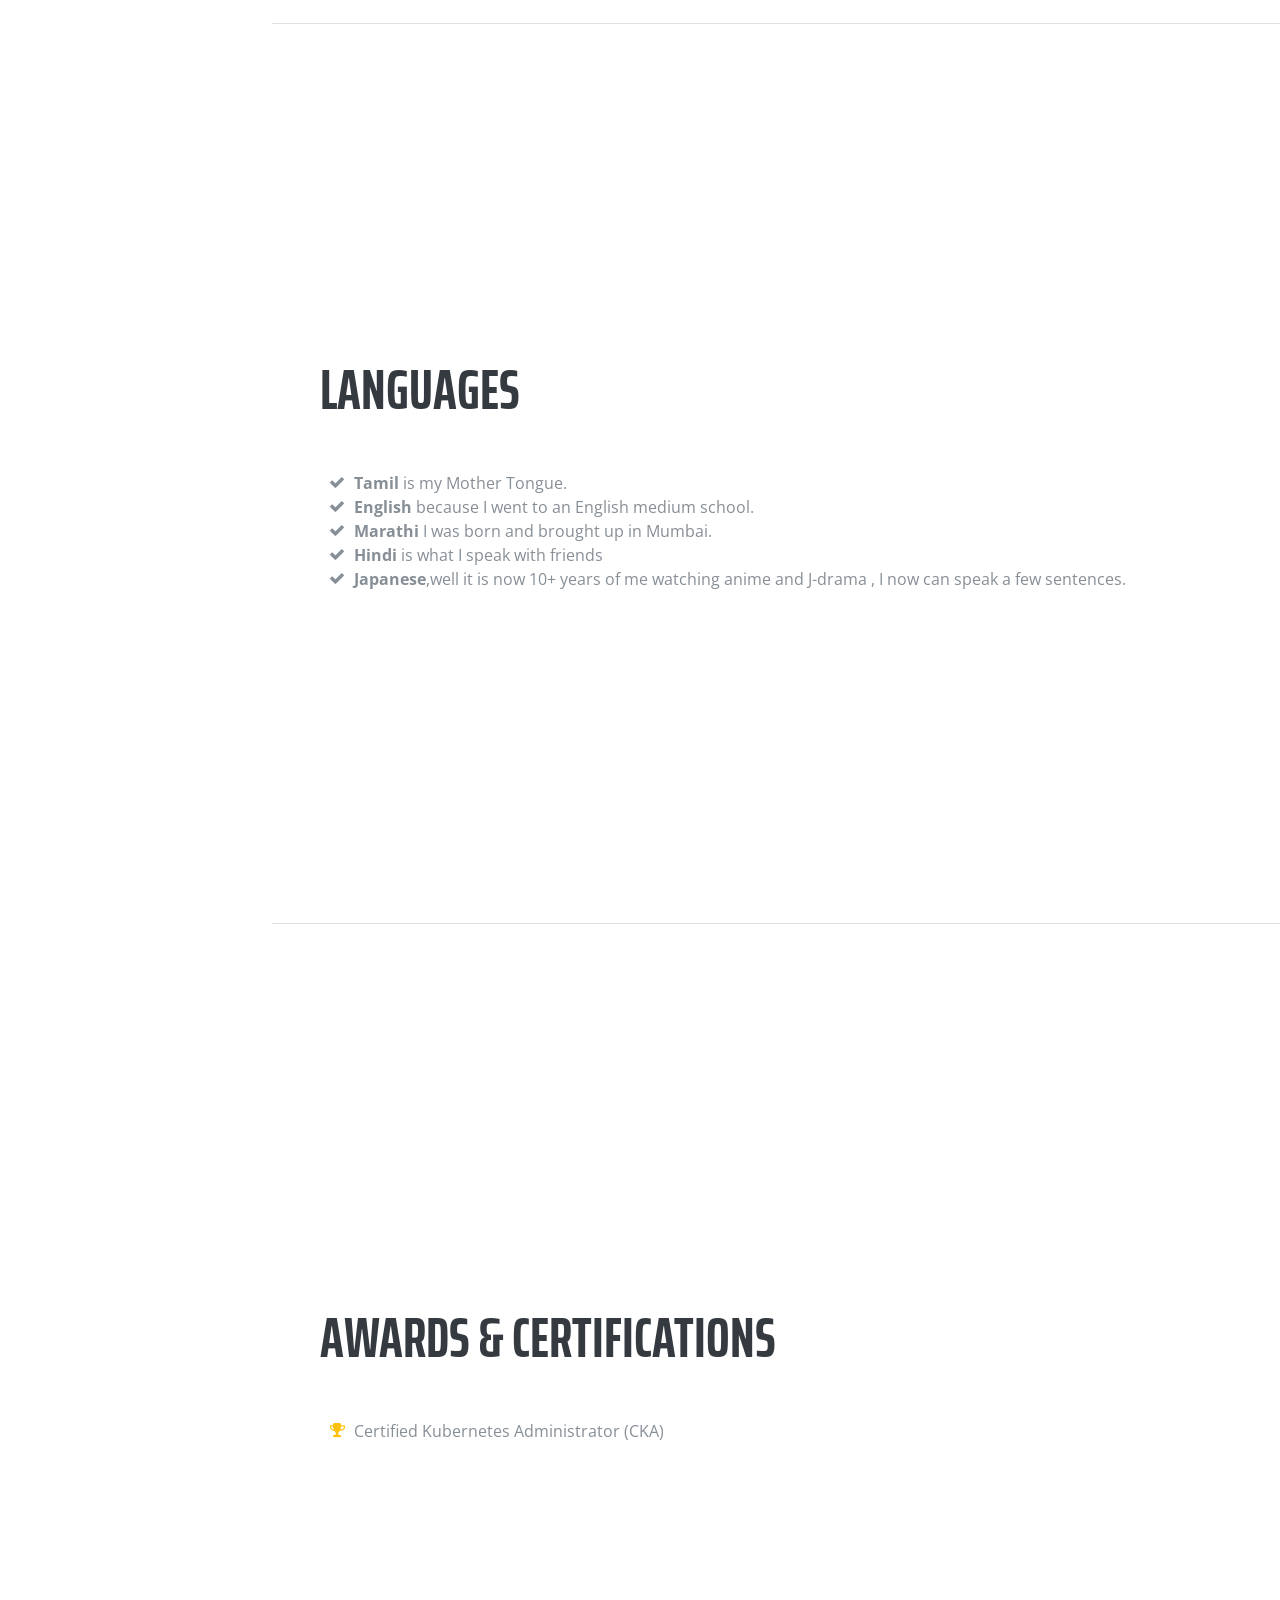
==== commit 9f984daa: "Update index.html" ====
--- a/application/WebContent/index.html
+++ b/application/WebContent/index.html
@@ -76,9 +76,14 @@
           </div>
           <p class="mb-5">
             As a DevOps professional with 4 years of experience, I specialize in automating software development and deployment workflows, along with expertise in cloud infrastructure management, CI/CD implementation, and containerization. I am eager to join a team where I can continue to learn and grow under the guidance of a supportive mentor.</p>
+          
+            This portfolio has been set up on AWS, employing a variety of DevOps tools. For self-setup instructions, please refer to the following GitHub links: 
+            <a href="https://github.com/abila98/PortfolioApp.git" target="_blank">PortfolioApp:</a> Website application <br>
+            <a href="https://github.com/abila98/PortfolioSetup.git" target="_blank">PortfolioSetup:</a> Infrastructure setup scripts for AWS<br>
+            <br><br><br>
           <ul class="list-inline list-social-icons mb-0">
             <li class="list-inline-item">
-              <a href="https://www.linkedin.com/in/abila-saravanabhavan/">
+              <a href="https://www.linkedin.com/in/abila-saravanabhavan/" target="_blank">
                 <span class="fa-stack fa-lg">
                   <i class="fa fa-circle fa-stack-2x"></i>
                   <i class="fa fa-linkedin fa-stack-1x fa-inverse"></i>
@@ -86,7 +91,7 @@
               </a>
             </li>
             <li class="list-inline-item">
-              <a href="https://github.com/abila98/">
+              <a href="https://github.com/abila98/" target="_blank">
                 <span class="fa-stack fa-lg">
                   <i class="fa fa-circle fa-stack-2x"></i>
                   <i class="fa fa-github fa-stack-1x fa-inverse"></i>
@@ -95,7 +100,7 @@
             </li>
 
             <li class="list-inline-item">
-              <a href="https://medium.com/@abilathegreat">
+              <a href="https://medium.com/@abilathegreat" target="_blank">
                 <span class="fa-stack fa-lg">
                   <i class="fa fa-circle fa-stack-2x"></i>
                   <i class="fa fa-medium fa-stack-1x fa-inverse"></i>
@@ -169,12 +174,13 @@
 
           <div class="resume-item d-flex flex-column flex-md-row">
             <div class="resume-content mr-auto">
-              <h3 class="mb-0">James Buchanan High School</h3>
-              <div class="subheading mb-3">Technology Magnet Program</div>
-              <p>GPA: 3.56</p>
-            </div>
-            <div class="resume-date text-md-right">
-              <span class="text-primary">August 2002 - May 2006</span>
+              <h3 class="mb-0">Maharastra State Board</h3>
+              <div class="subheading mb-3">HSC in Science</div>
+              <div>S.I.E.S, Sion at Mumbai</div>
+              <p>Percentage: 83.69%</p>
+            </div>
+            <div class="resume-date text-md-right">
+              <span class="text-primary">2015</span>
             </div>
           </div>
 
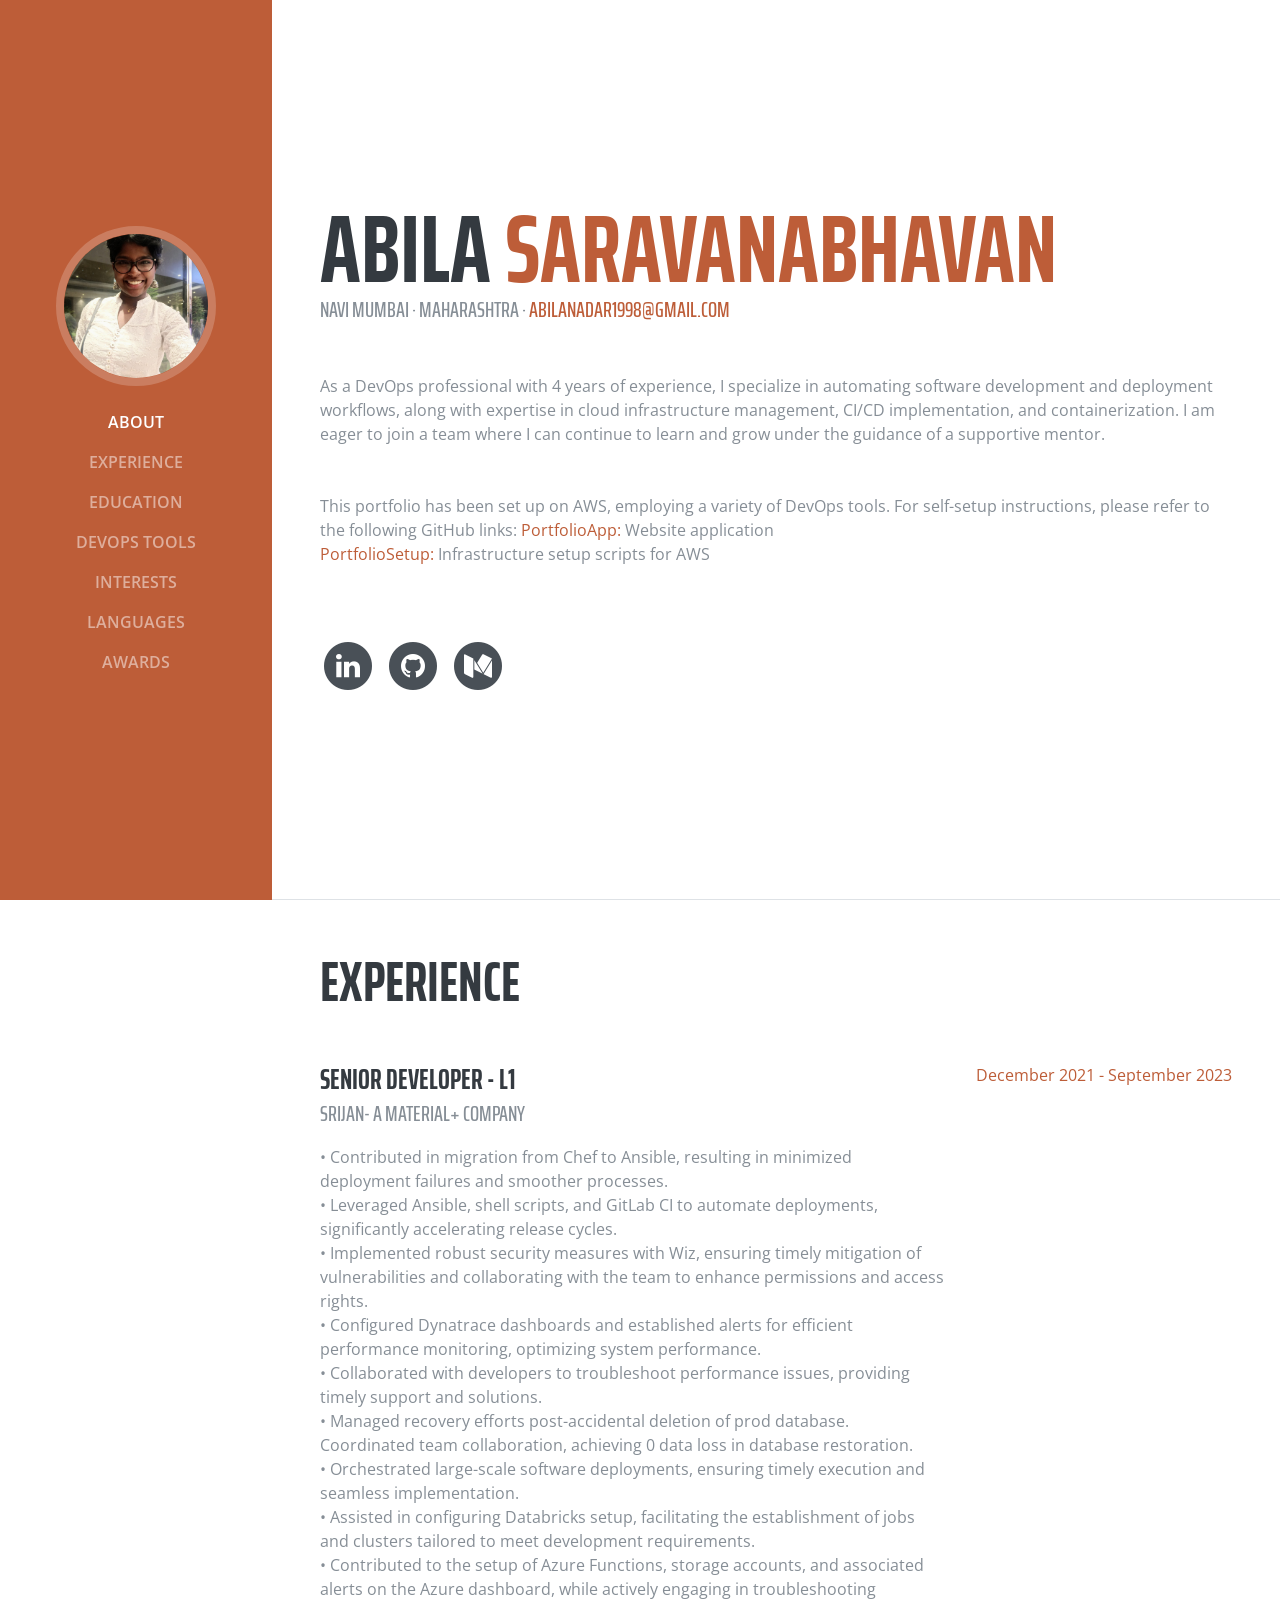
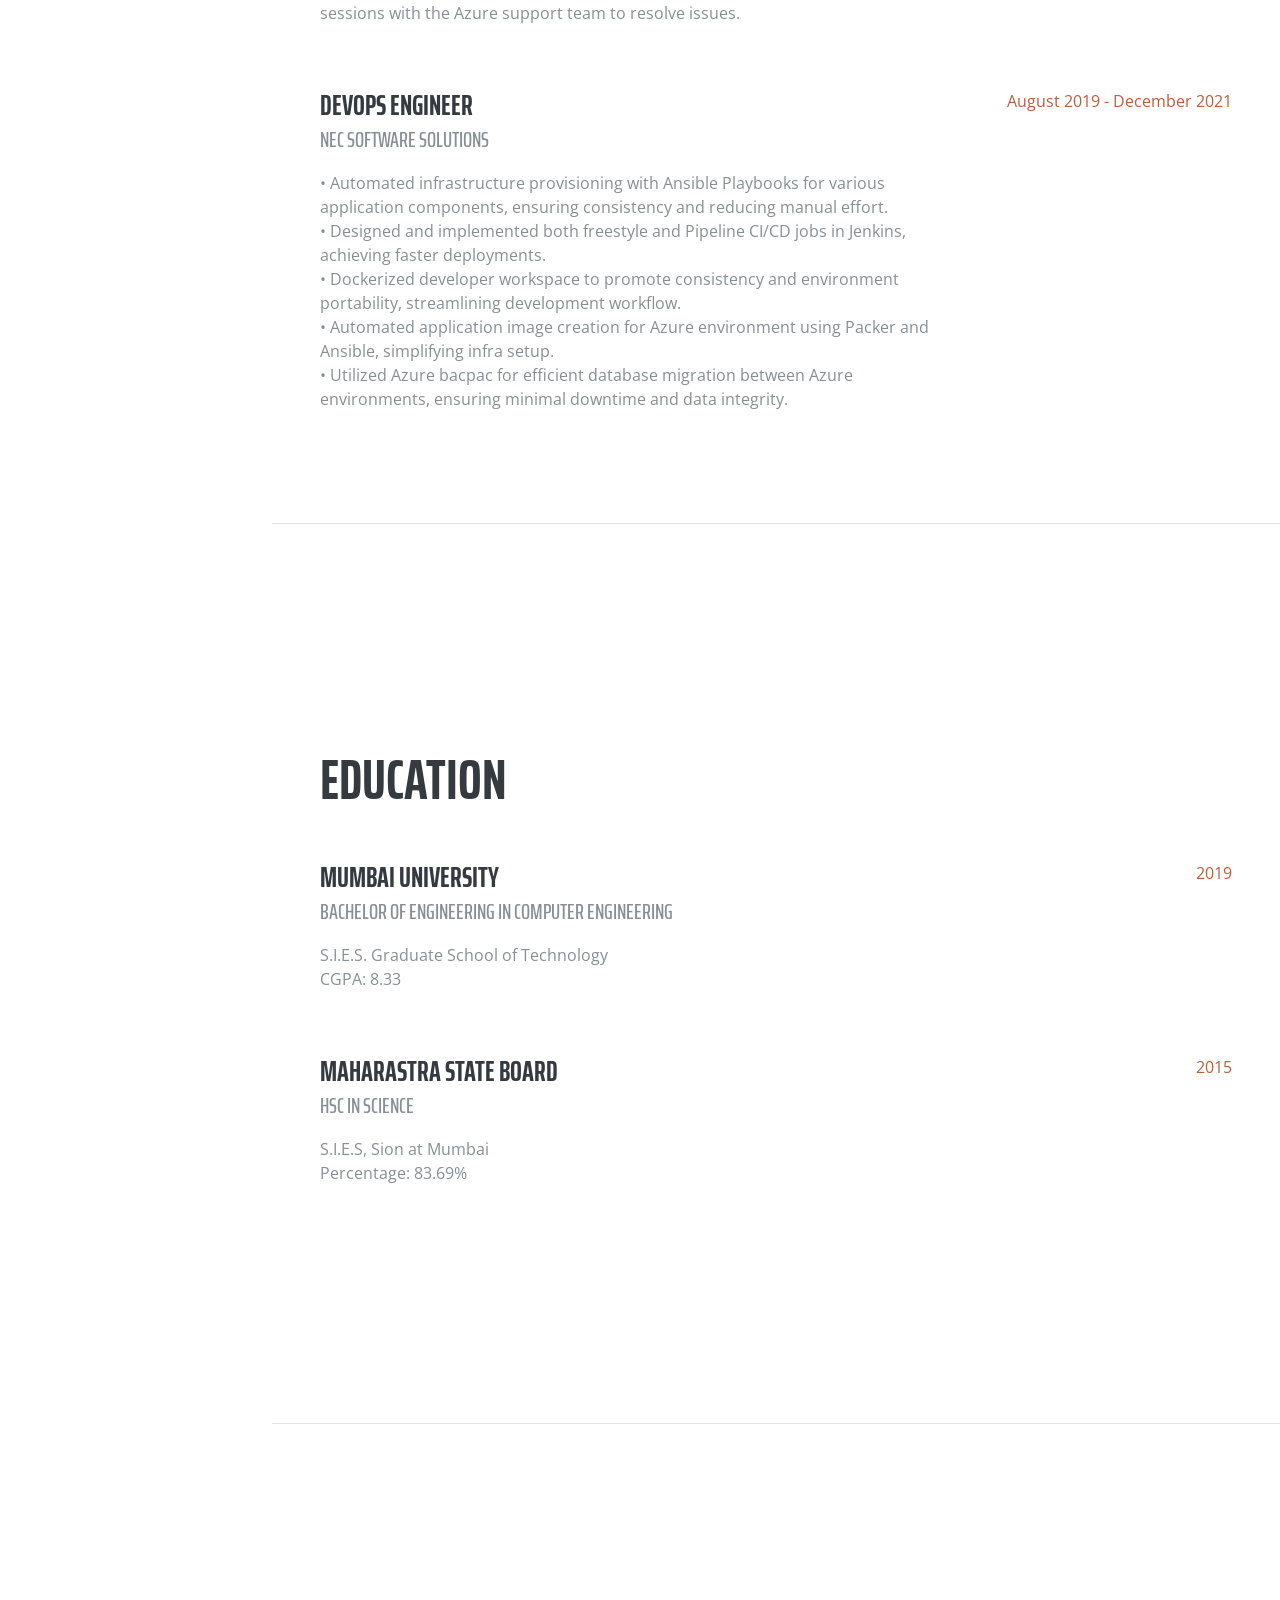
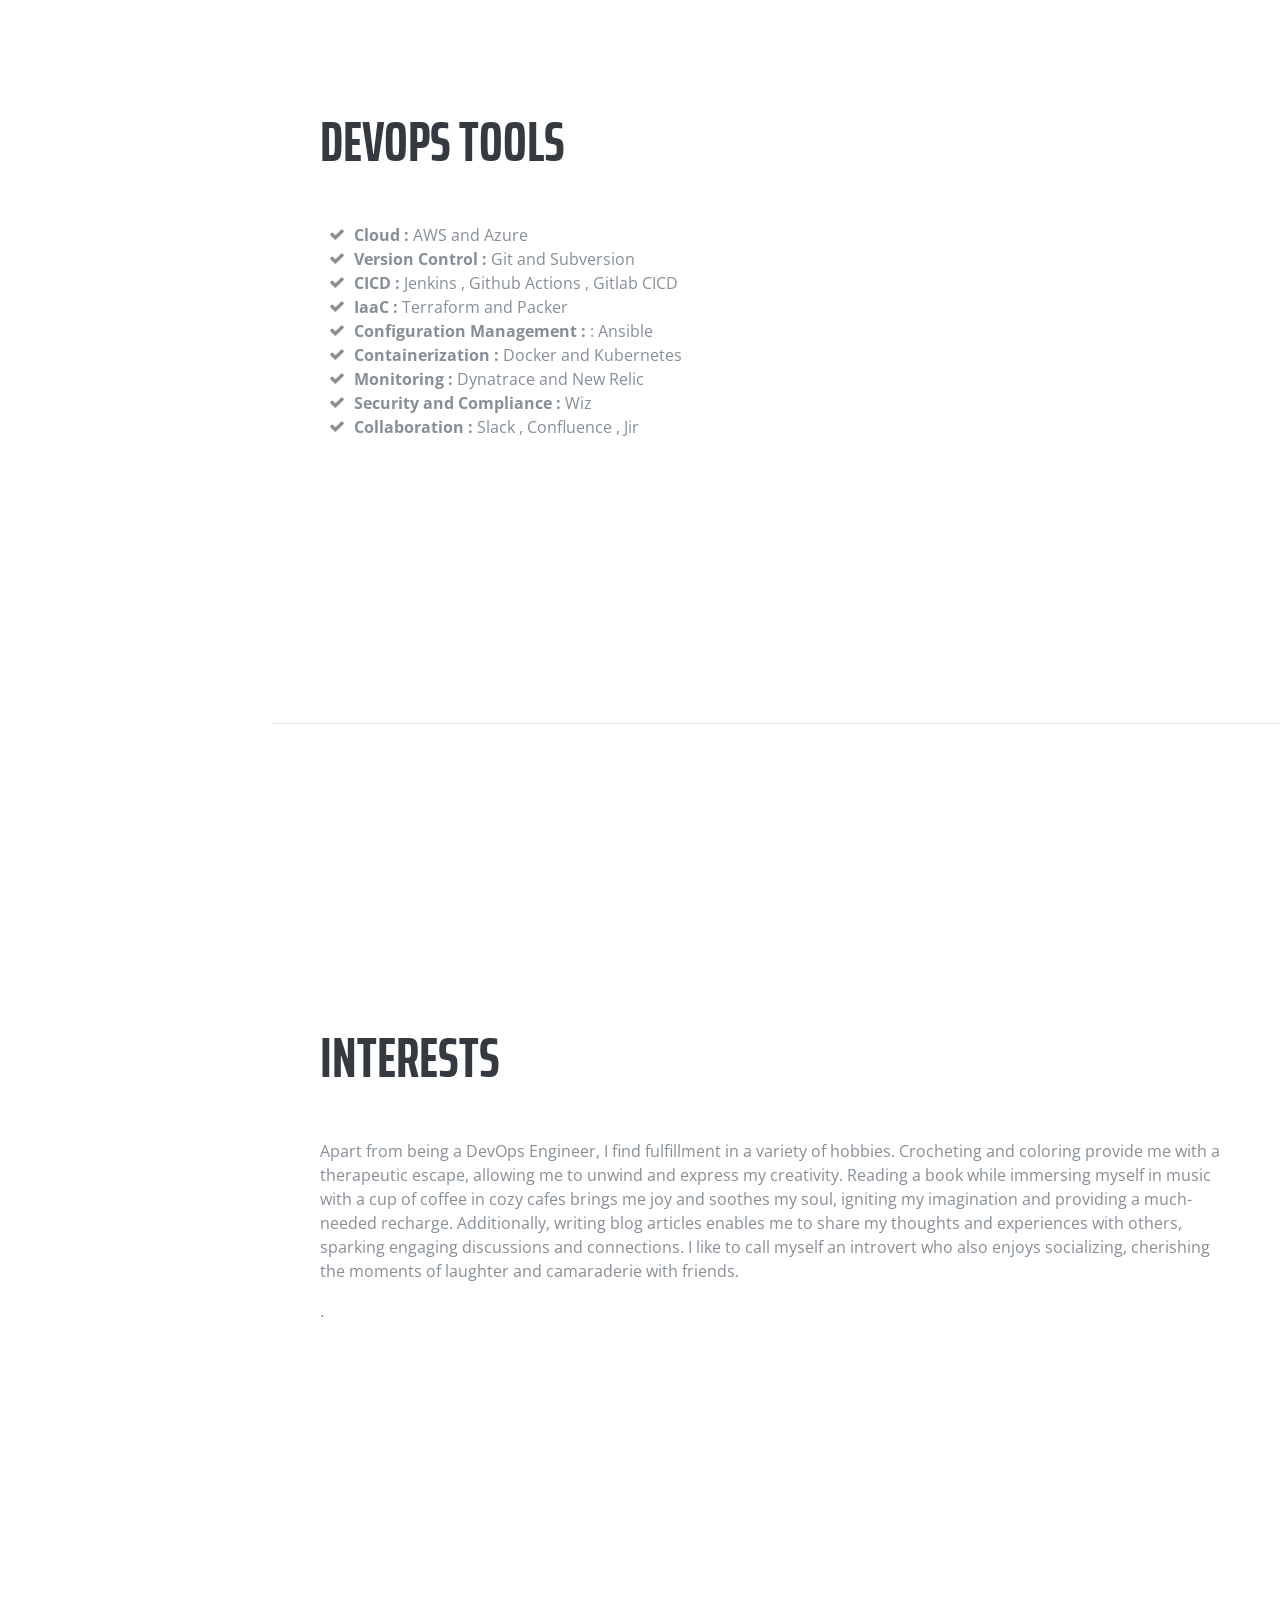
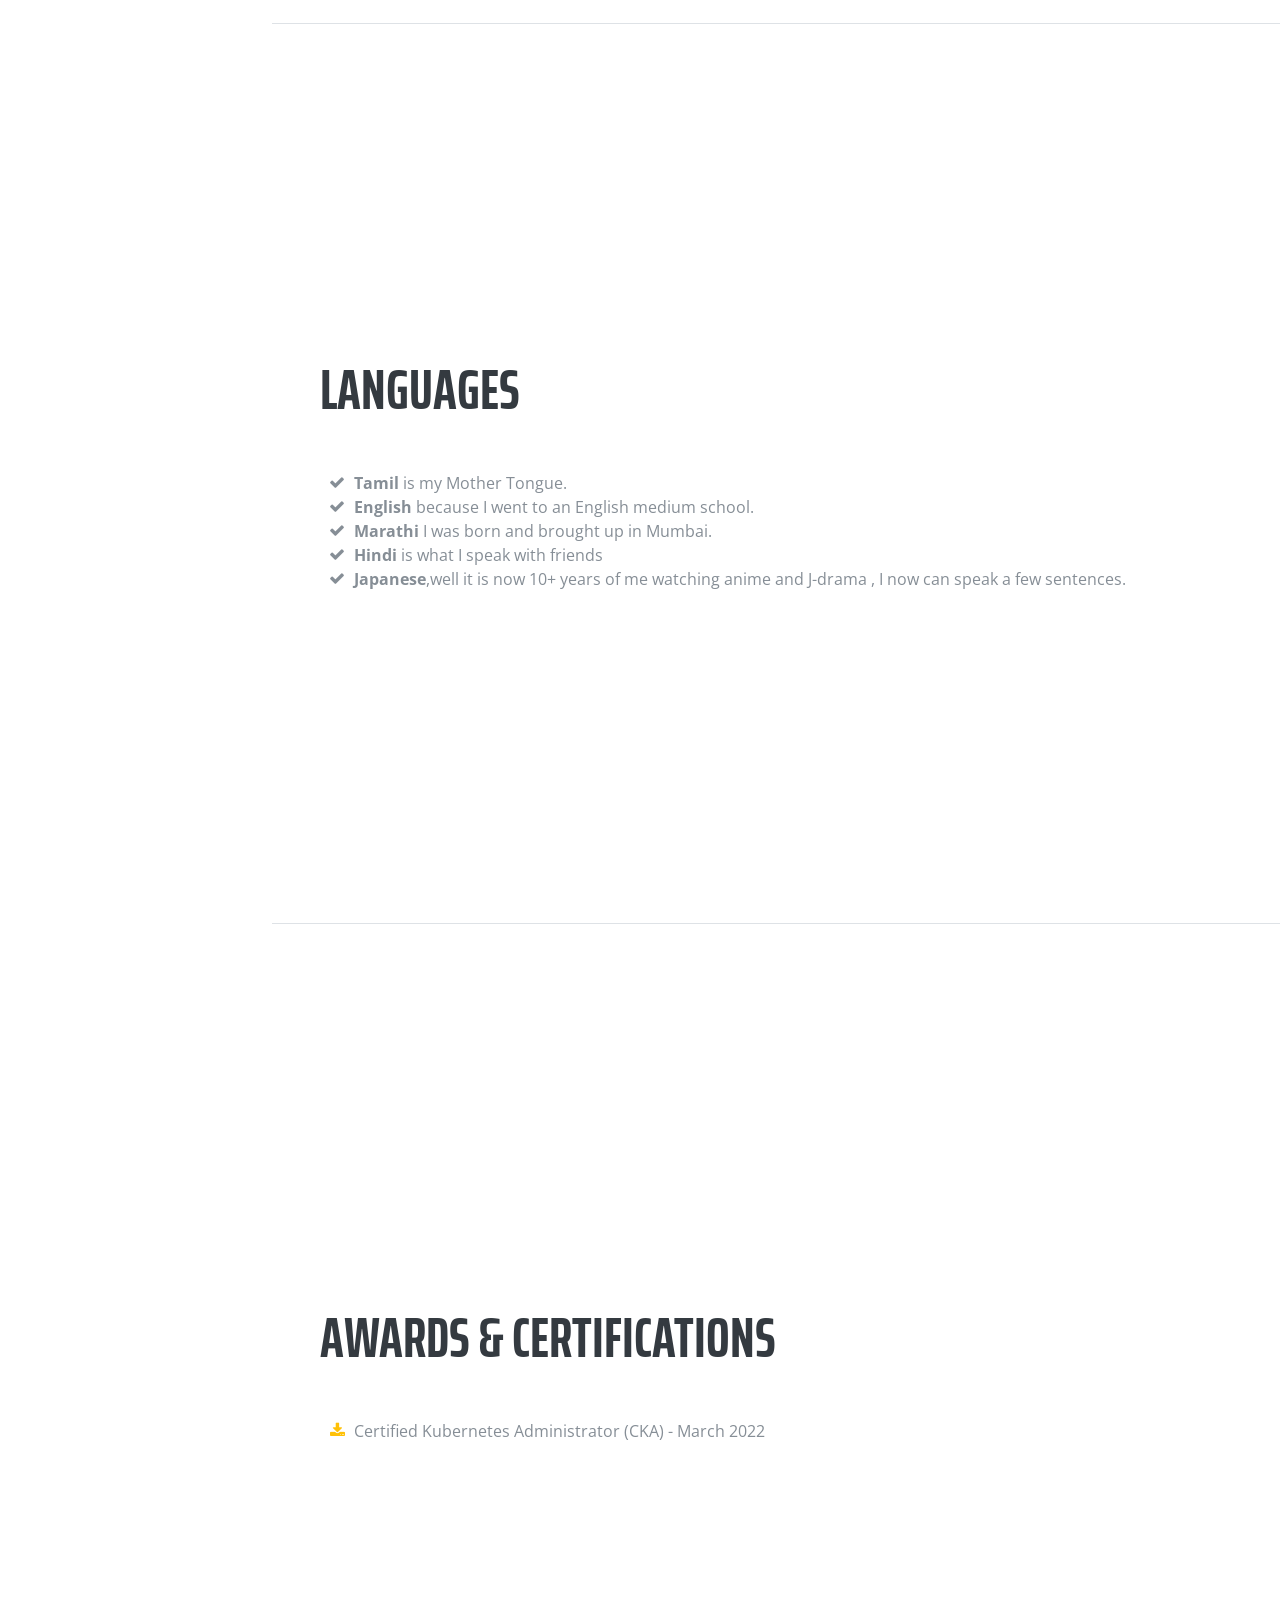
==== commit bf3150c4: "Update index.html" ====
--- a/application/WebContent/index.html
+++ b/application/WebContent/index.html
@@ -258,9 +258,11 @@
         <div class="my-auto">
           <h2 class="mb-5">Awards &amp; Certifications</h2>
           <ul class="fa-ul mb-0">
-            <li>
-              <i class="fa-li fa fa-trophy text-warning"></i>
-              Certified Kubernetes Administrator (CKA)</li>
+            <li>Certified Kubernetes Administrator (CKA) - March 2022
+              <a href="https://abilacertificate.s3.us-west-1.amazonaws.com/abila-saravanabhavan-cka-certificate.pdf" download="abila-saravanabhavan-cka-certificate.pdf" target="_blank">
+                <i class="fa-li fa fa-download text-warning"></i>
+              </a>
+            </li>
           </ul>
         </div>
       </section>
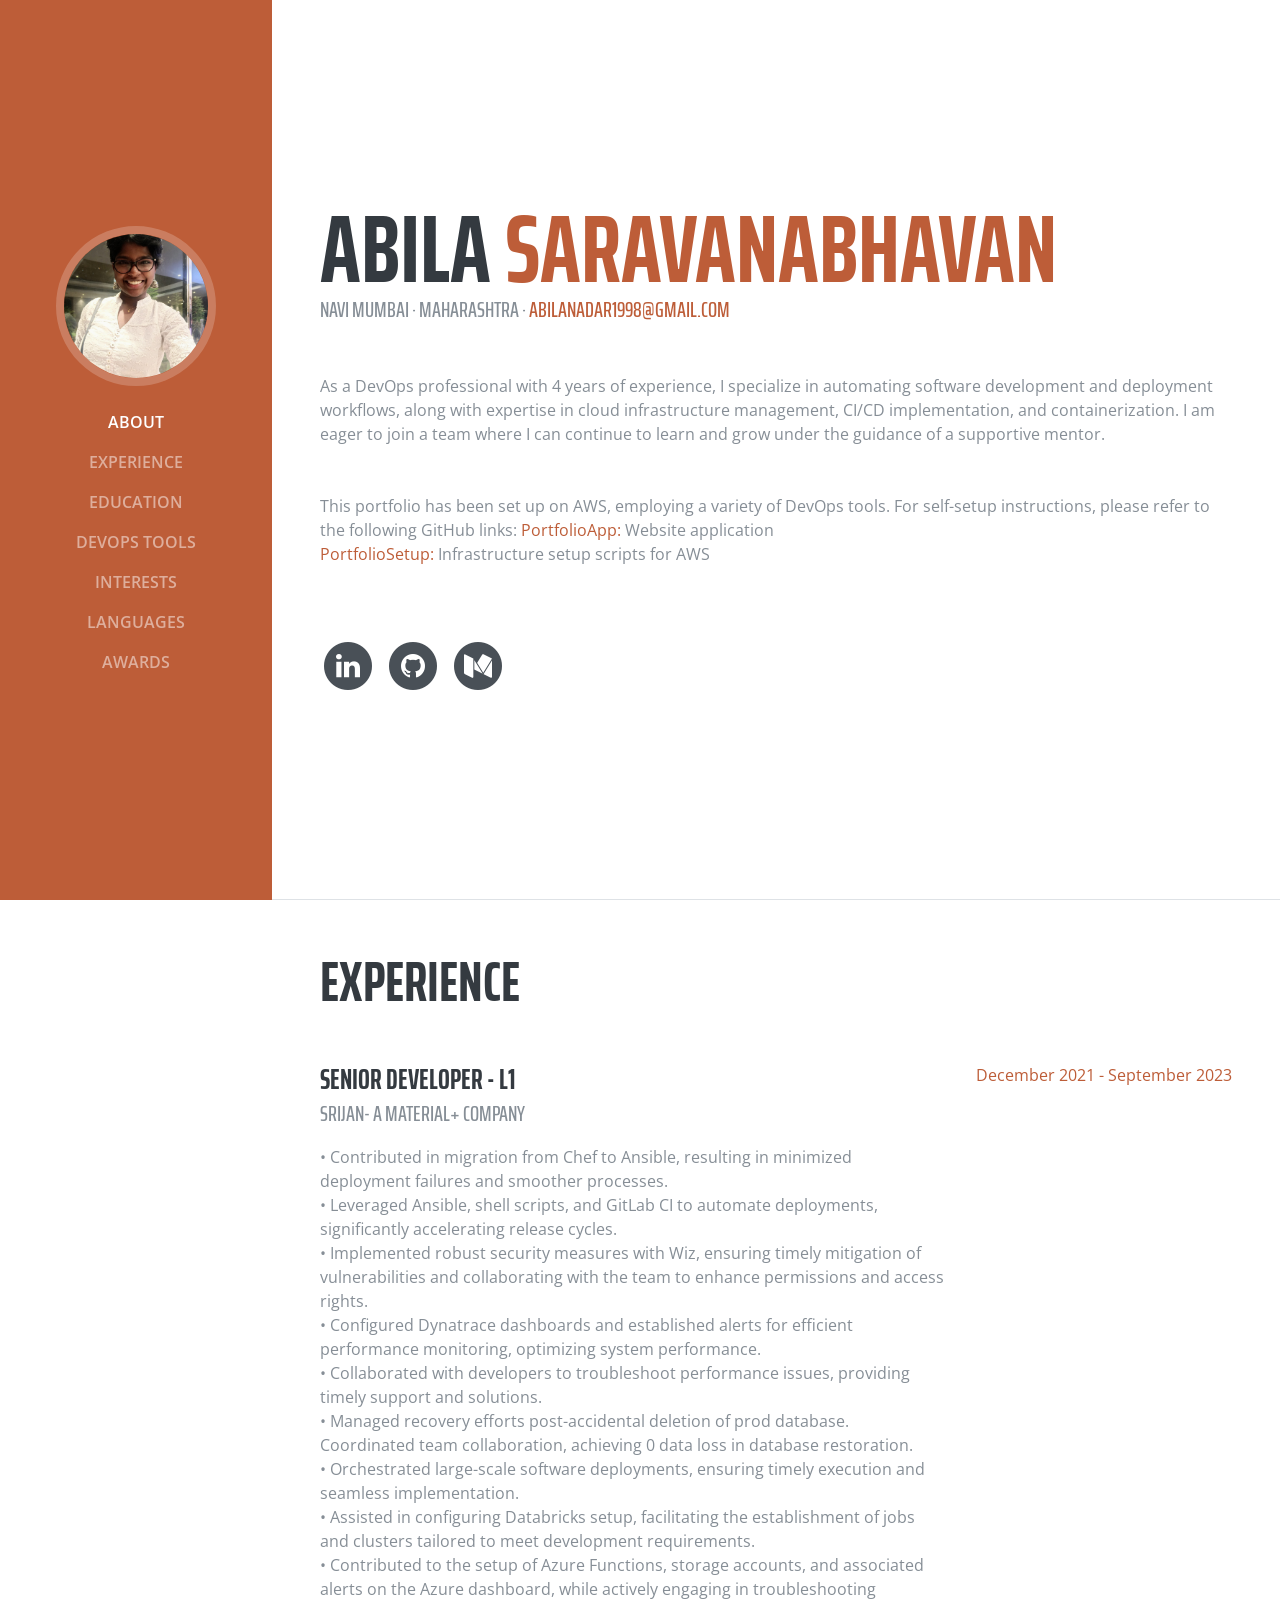
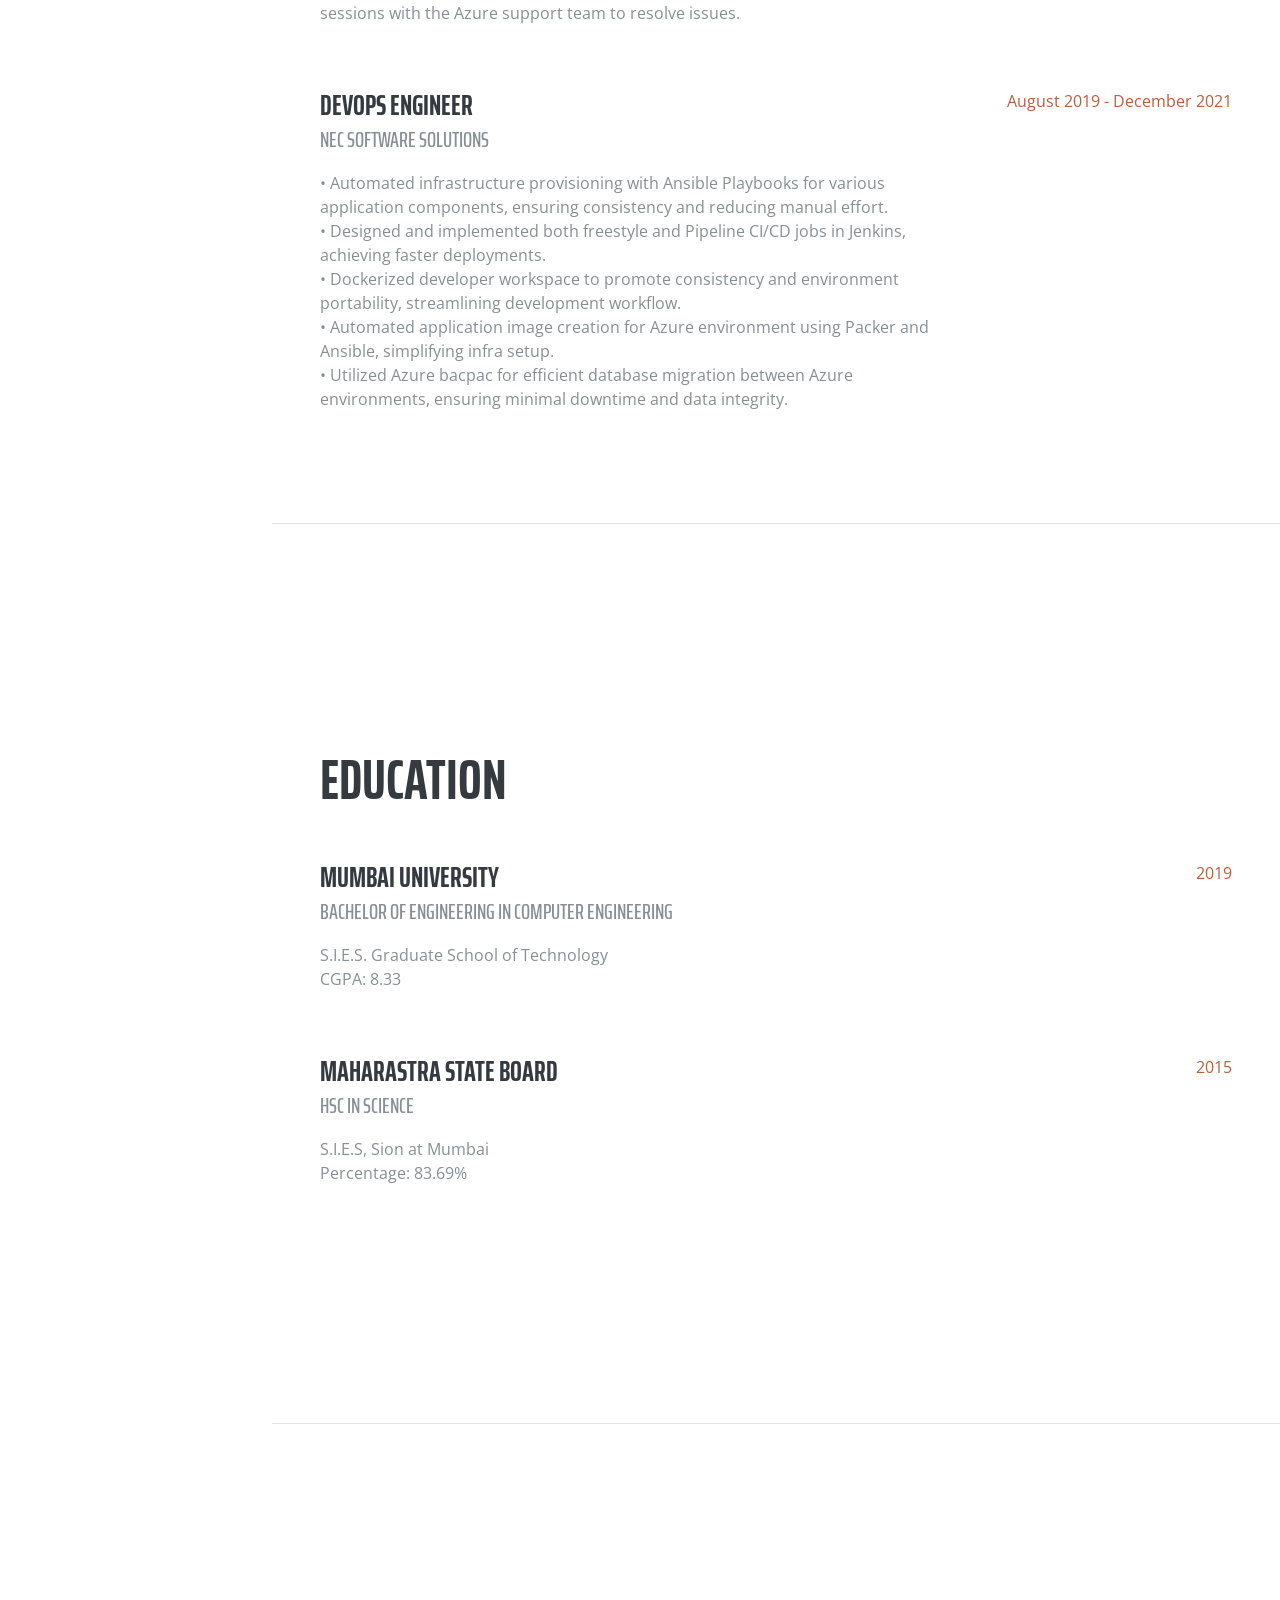
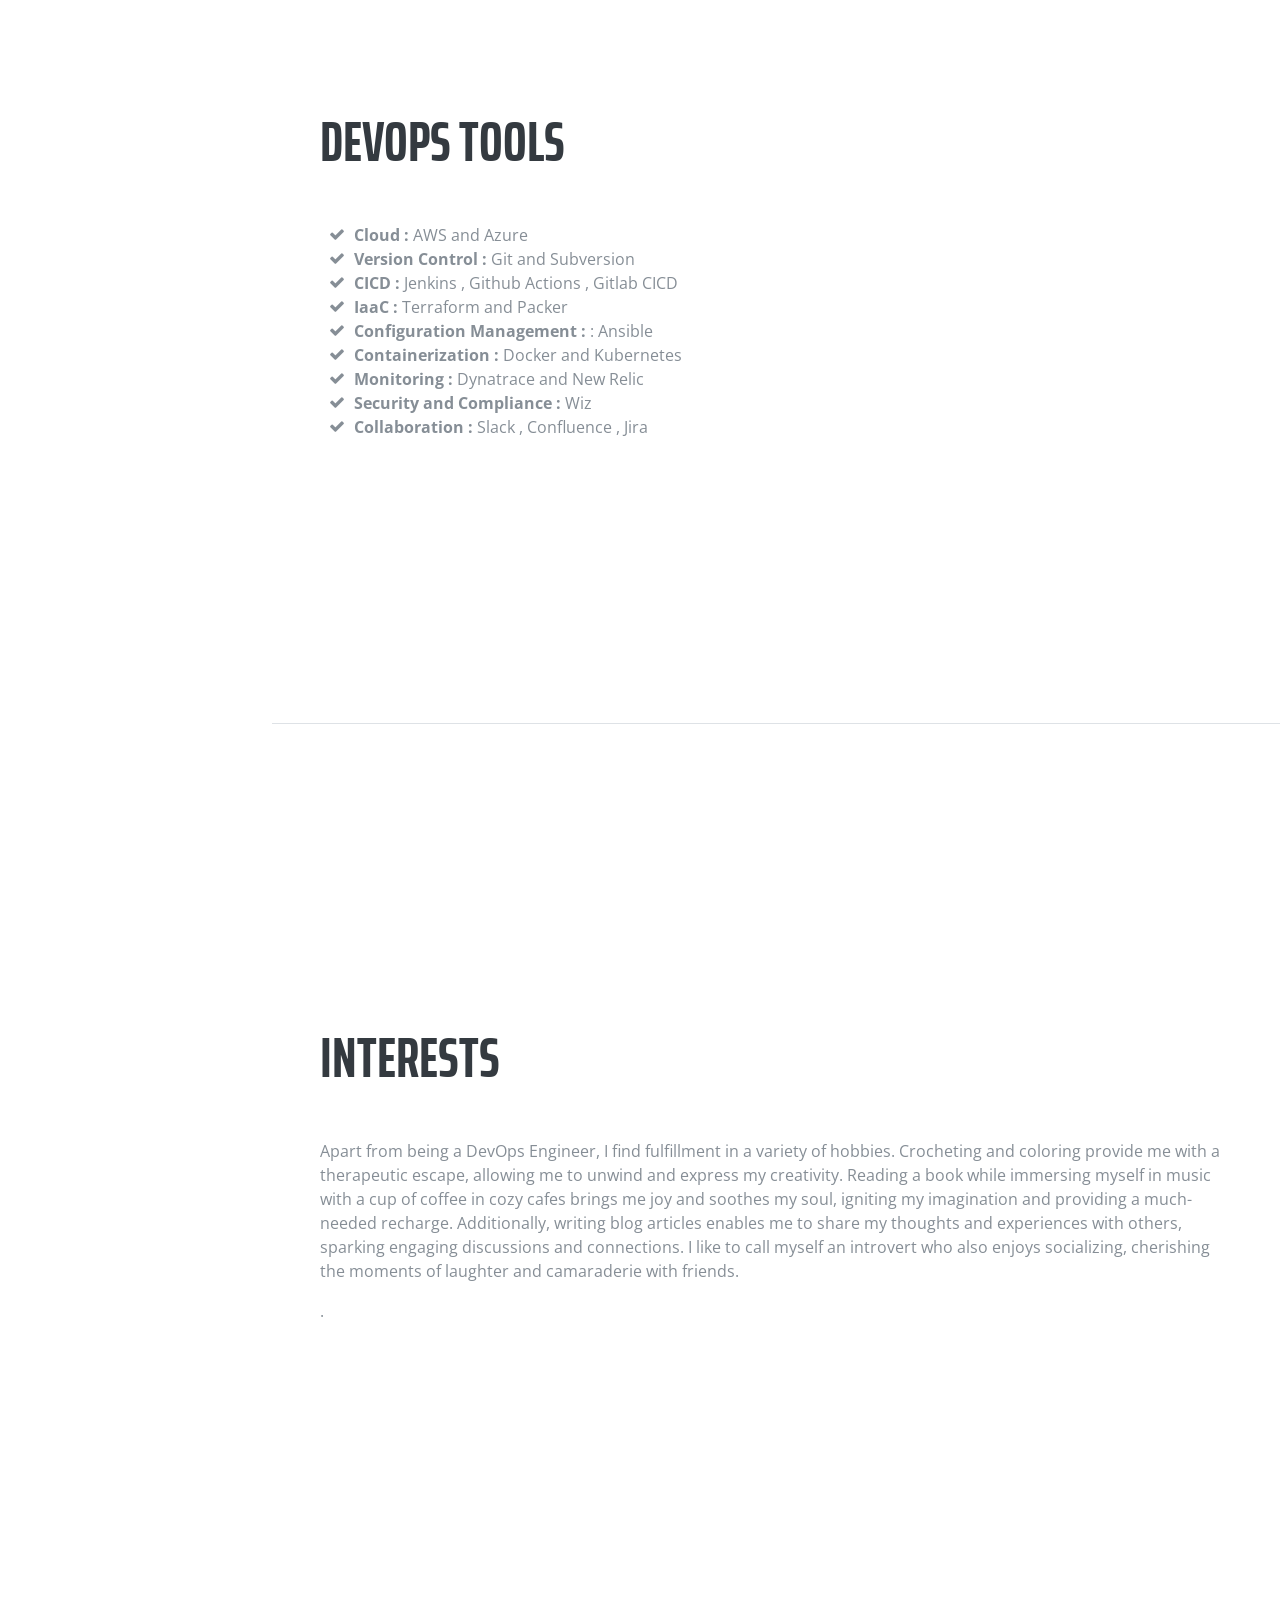
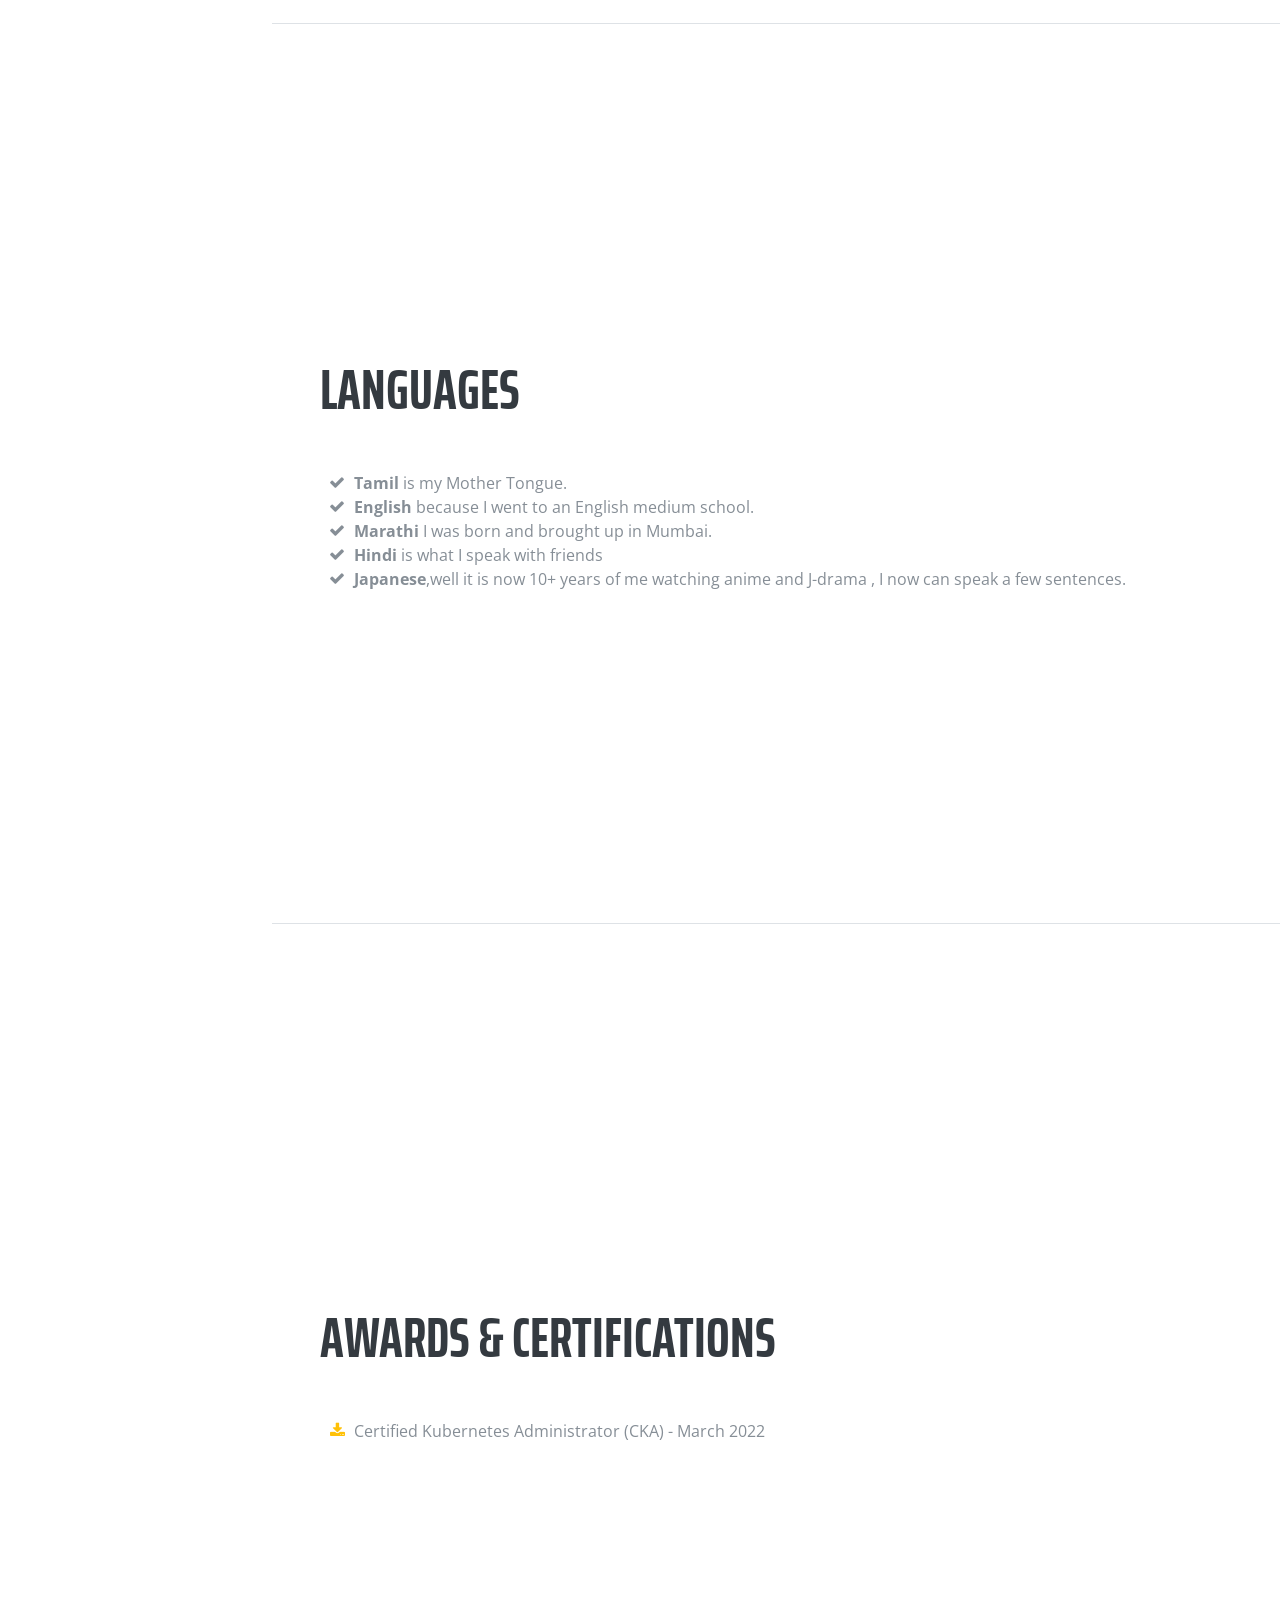
==== commit ec52f4bf: "Update index.html" ====
--- a/application/WebContent/index.html
+++ b/application/WebContent/index.html
@@ -217,7 +217,7 @@
              <b>Security and Compliance : </b> Wiz</li>
              <li>
               <i class="fa-li fa fa-check"></i>
-             <b>Collaboration : </b> Slack , Confluence , Jir</li>
+             <b>Collaboration : </b> Slack , Confluence , Jira</li>
           </ul>
         </div>
       </section>
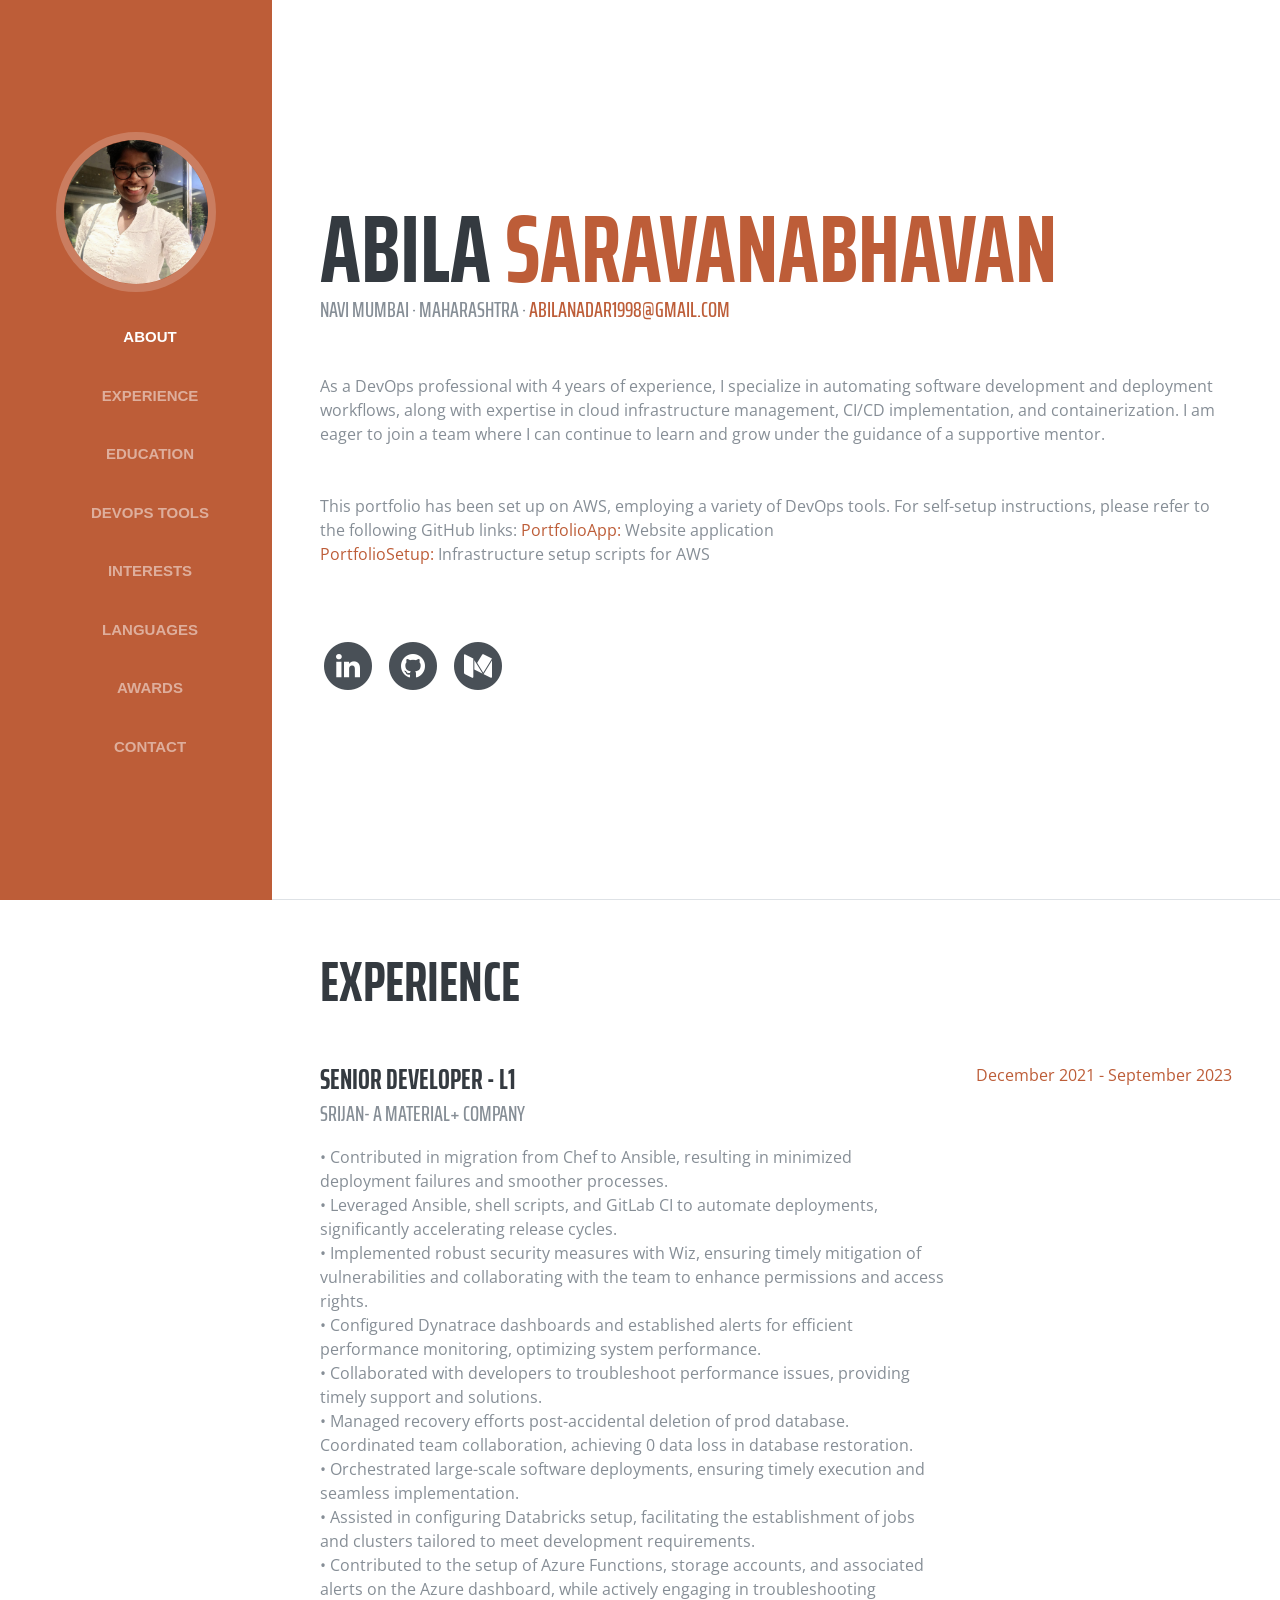
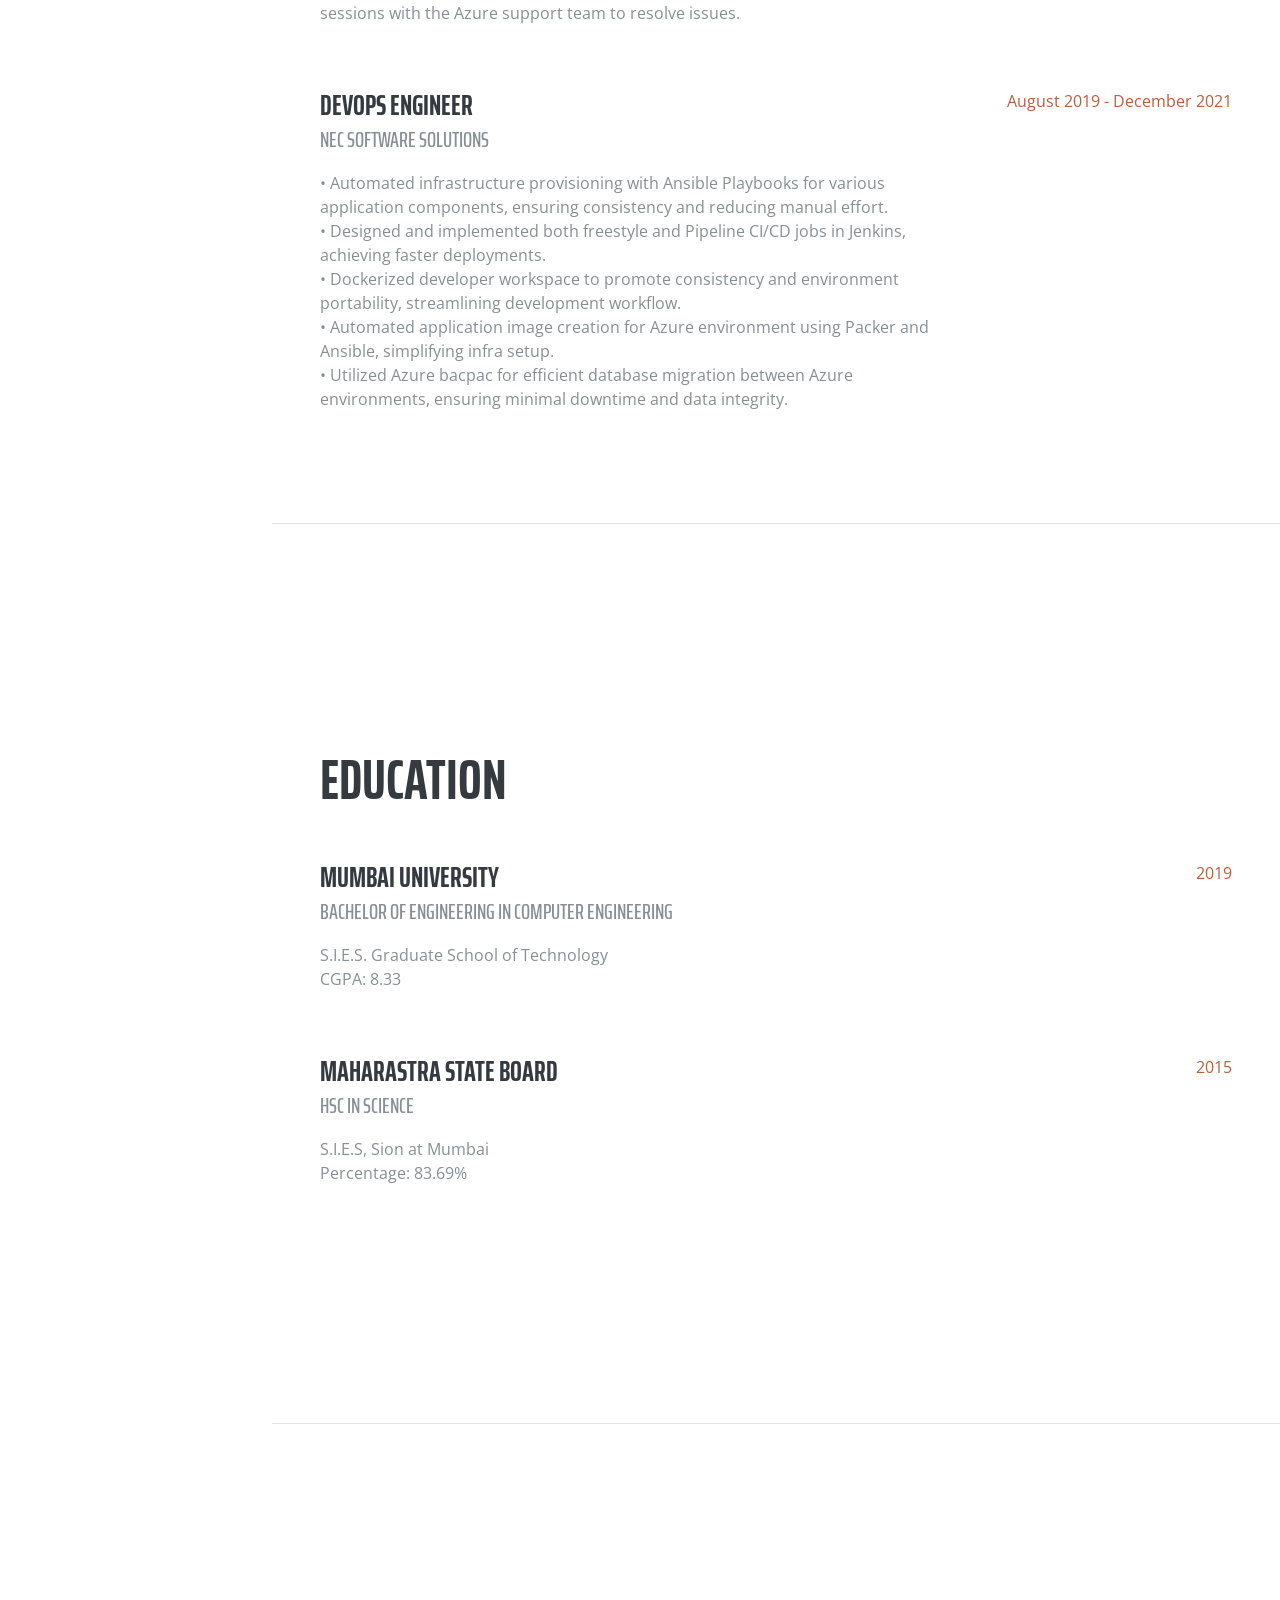
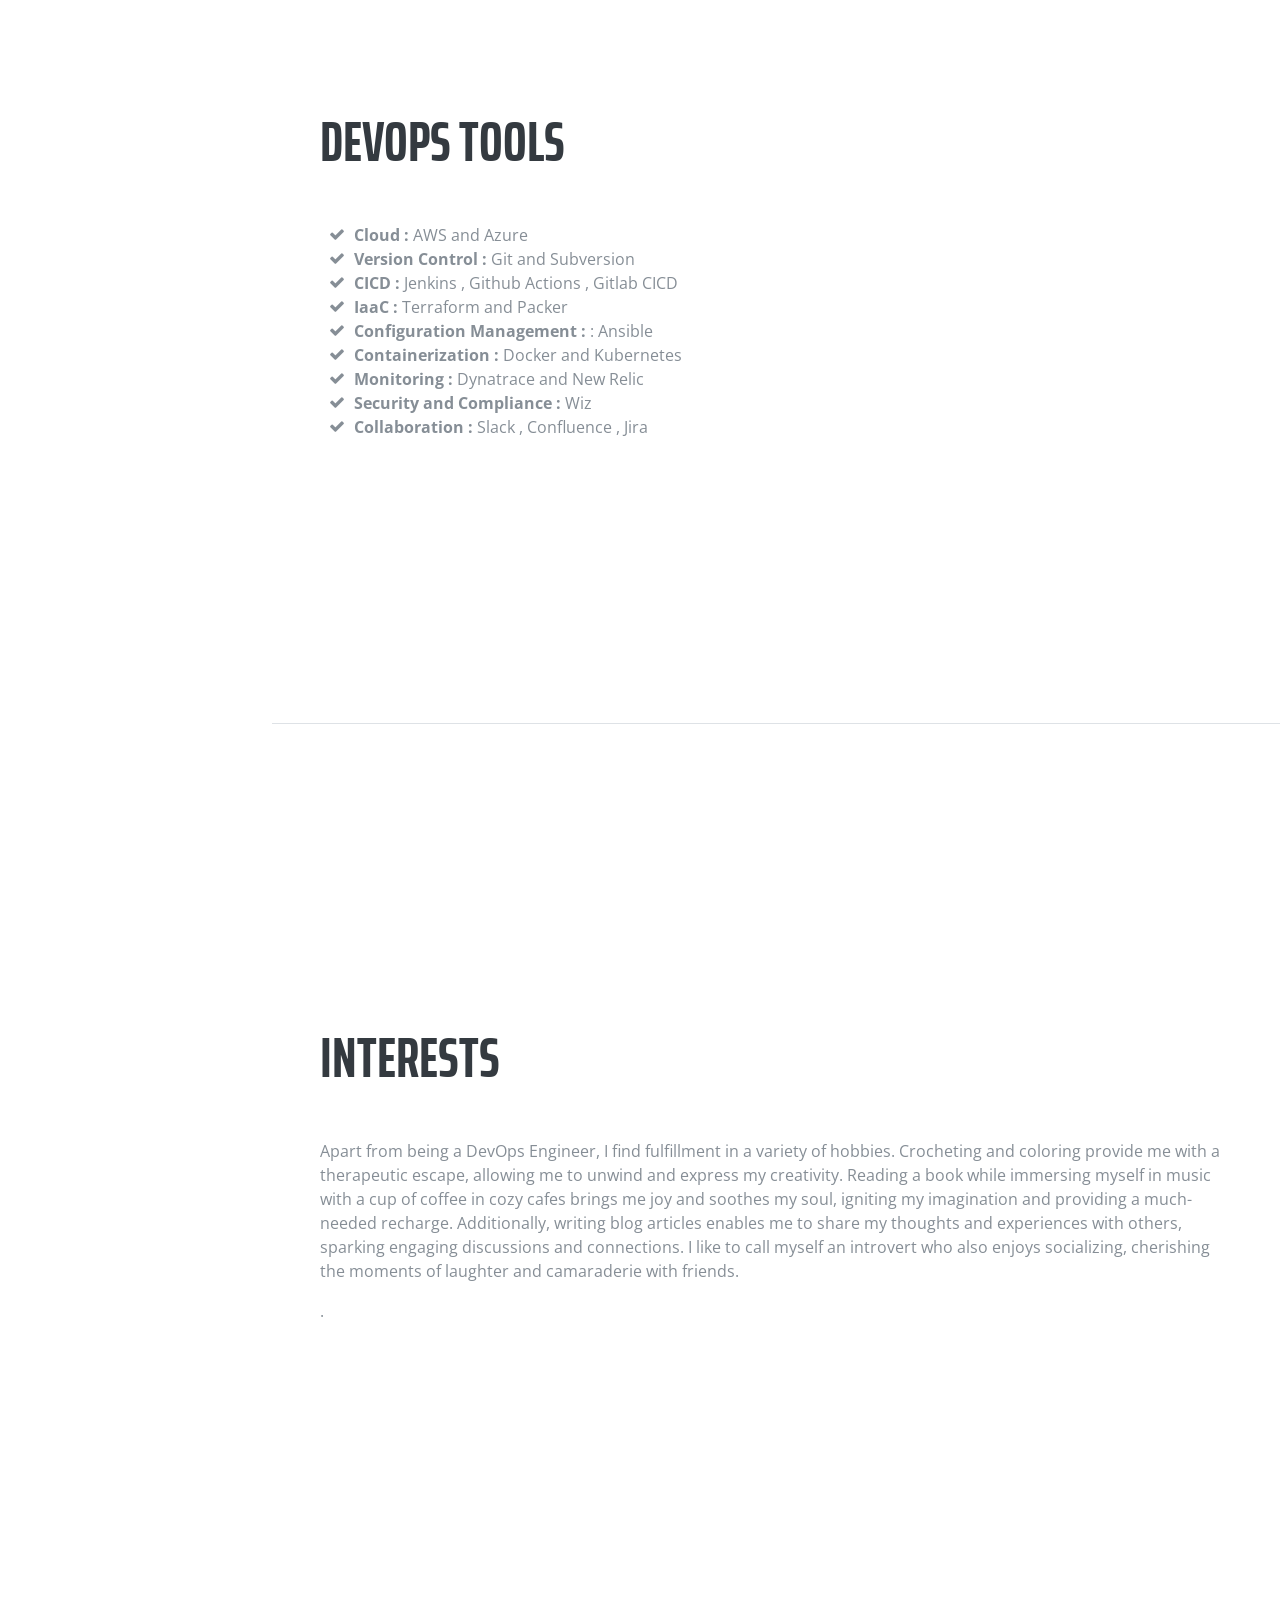
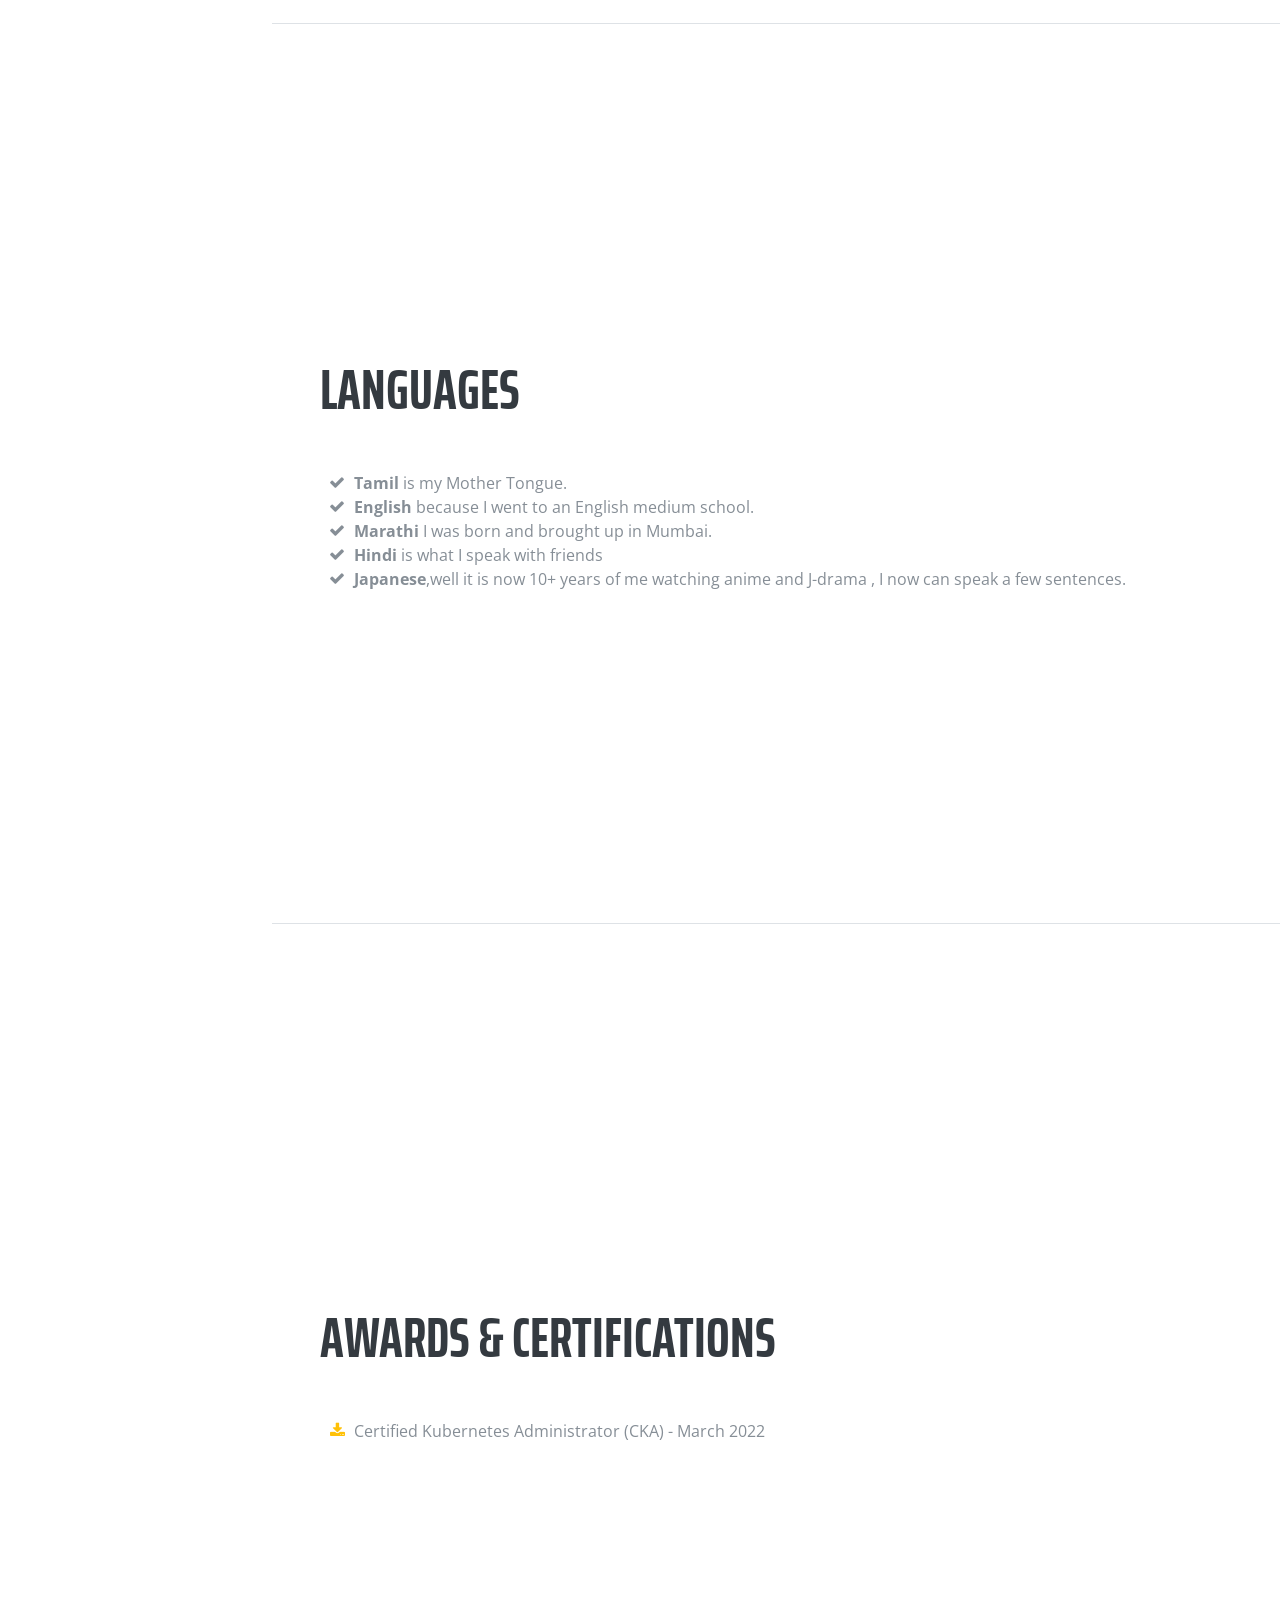
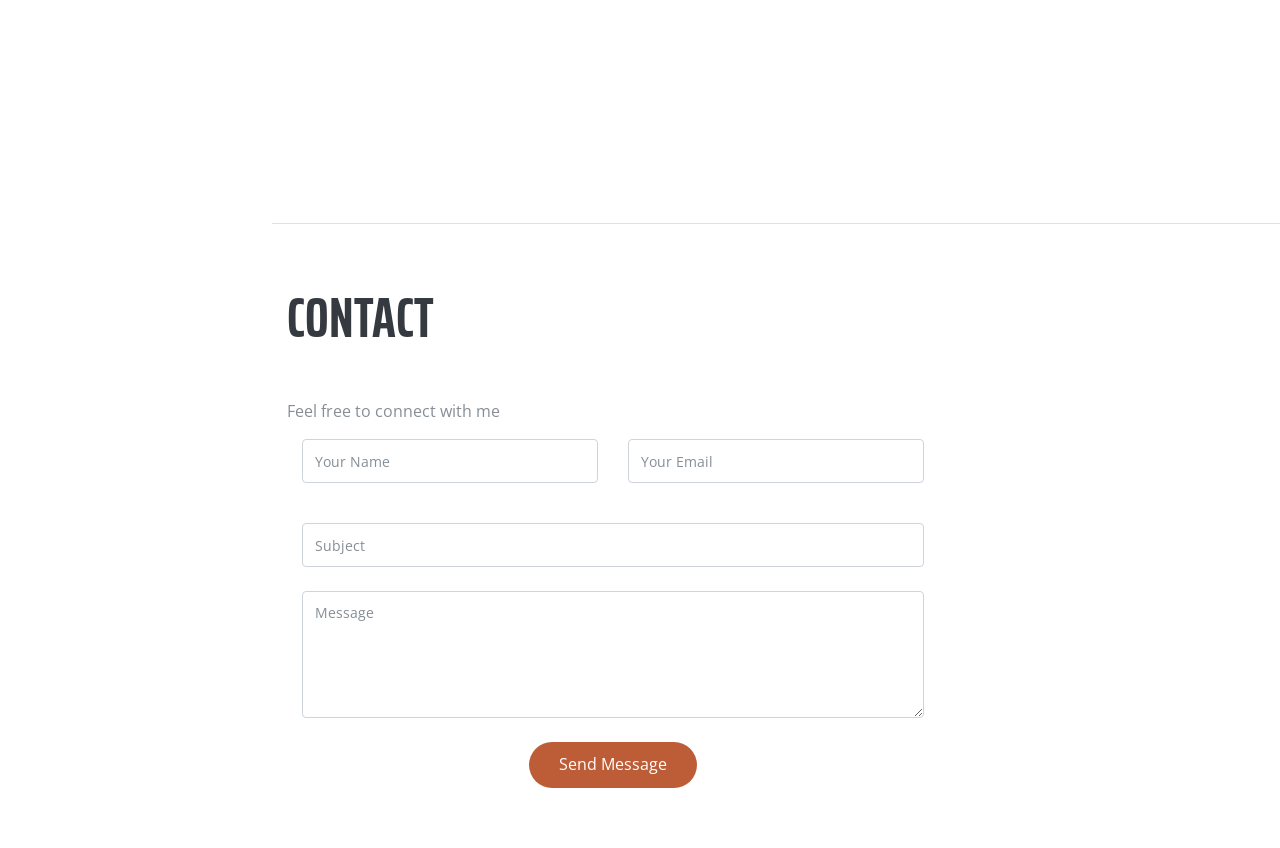
==== commit 33ab9692: "Updated portfolio" ====
--- a/application/WebContent/index.html
+++ b/application/WebContent/index.html
@@ -22,6 +22,10 @@
 
     <!-- Custom styles for this template -->
     <link href="css/resume.min.css" rel="stylesheet">
+
+    <!-- Template Main CSS File -->
+    <link href="assets/css/style.css" rel="stylesheet">
+
 
   </head>
 
@@ -59,6 +63,9 @@
           </li>
           <li class="nav-item">
             <a class="nav-link js-scroll-trigger" href="#awards">Awards</a>
+          </li>
+          <li class="nav-item">
+            <a class="nav-link js-scroll-trigger" href="#contact">Contact</a>
           </li>
         </ul>
       </div>
@@ -269,6 +276,66 @@
 
     </div>
 
+       <!-- ======= Contact Section ======= -->
+       <section id="contact" class="contact">
+        <div class="container" data-aos="fade-up">
+  
+          <div class="my-auto">
+            <h2 class="mb-5">Contact</h2>
+            <p>Feel free to connect with me</p>
+          </div>
+  
+          <!-- <div>
+            <iframe style="border:0; width: 100%; height: 270px;" src="https://www.google.com/maps/embed?pb=!1m14!1m8!1m3!1d12097.433213460943!2d-74.0062269!3d40.7101282!3m2!1i1024!2i768!4f13.1!3m3!1m2!1s0x0%3A0xb89d1fe6bc499443!2sDowntown+Conference+Center!5e0!3m2!1smk!2sbg!4v1539943755621" frameborder="0" allowfullscreen></iframe>
+          </div> -->
+  <!-- 
+          <div class="row mt-5">
+  
+            <div class="col-lg-4">
+              <div class="info">
+                <div class="address">
+                  <i class="bi bi-geo-alt"></i>
+                  <h4>Location:</h4>
+                  <p>Mumbai</p>
+                </div>
+  
+                <div class="email">
+                  <i class="bi bi-envelope"></i>
+                  <h4>Email:</h4>
+                  <p>info@example.com</p>
+                </div>
+  
+              </div>
+  
+            </div> -->
+  
+           <div class="col-lg-8 mt-5 mt-lg-0">
+
+            <form action="submit.jsp" method="post" role="form" class="php-email-form">
+              <div class="row">
+                <div class="col-md-6 form-group">
+                  <input type="text" name="name" class="form-control" id="name" placeholder="Your Name" required>
+                </div>
+                <div class="col-md-6 form-group mt-3 mt-md-0">
+                  <input type="email" class="form-control" name="email" id="email" placeholder="Your Email" required>
+                </div>
+              </div>
+              <div class="form-group mt-3">
+                <input type="text" class="form-control" name="subject" id="subject" placeholder="Subject" required>
+              </div>
+              <div class="form-group mt-3">
+                <textarea class="form-control" name="message" rows="5" placeholder="Message" required></textarea>
+              </div>
+              <div class="my-3">
+                <div class="loading">Loading</div>
+                <div class="error-message"></div>
+                <div class="sent-message">Your message has been sent. Thank you!</div>
+              </div>
+              <div class="text-center"><button type="submit">Send Message</button></div>
+            </form>
+
+          </div> 
+
     <!-- Bootstrap core JavaScript -->
     <script src="vendor/jquery/jquery.min.js"></script>
     <script src="vendor/bootstrap/js/bootstrap.bundle.min.js"></script>
--- a/application/WebContent/assets/css/style.css
+++ b/application/WebContent/assets/css/style.css
@@ -0,0 +1,1267 @@
+/**
+* Template Name: Kelly
+* Template URL: https://bootstrapmade.com/kelly-free-bootstrap-cv-resume-html-template/
+* Updated: Mar 17 2024 with Bootstrap v5.3.3
+* Author: BootstrapMade.com
+* License: https://bootstrapmade.com/license/
+*/
+
+/*--------------------------------------------------------------
+# General
+--------------------------------------------------------------*/
+
+
+#main {
+  margin-top: 50px;
+}
+
+@media (max-width: 992px) {
+  #main {
+    margin-top: 30px;
+  }
+}
+
+/*--------------------------------------------------------------
+# Preloader
+--------------------------------------------------------------*/
+#preloader {
+  position: fixed;
+  top: 0;
+  left: 0;
+  right: 0;
+  bottom: 0;
+  z-index: 9999;
+  overflow: hidden;
+  background: #fff;
+}
+
+#preloader:before {
+  content: "";
+  position: fixed;
+  top: calc(50% - 30px);
+  left: calc(50% - 30px);
+  border: 6px solid #BD5D38;
+  border-top-color: #dcf5f2;
+  border-radius: 50%;
+  width: 60px;
+  height: 60px;
+  animation: animate-preloader 1s linear infinite;
+}
+
+@keyframes animate-preloader {
+  0% {
+    transform: rotate(0deg);
+  }
+
+  100% {
+    transform: rotate(360deg);
+  }
+}
+
+/*--------------------------------------------------------------
+# Back to top button
+--------------------------------------------------------------*/
+.back-to-top {
+  position: fixed;
+  visibility: hidden;
+  opacity: 0;
+  right: 15px;
+  bottom: 15px;
+  z-index: 996;
+  background: #BD5D38;
+  width: 40px;
+  height: 40px;
+  border-radius: 50px;
+  transition: all 0.4s;
+}
+
+.back-to-top i {
+  font-size: 24px;
+  color: #fff;
+  line-height: 0;
+}
+
+.back-to-top:hover {
+  background: #49cbbb;
+  color: #fff;
+}
+
+.back-to-top.active {
+  visibility: visible;
+  opacity: 1;
+}
+
+/*--------------------------------------------------------------
+# Header
+--------------------------------------------------------------*/
+#header {
+  background: #e9e8e6;
+  box-shadow: 0px 0px 25px 0 rgba(0, 0, 0, 0.08);
+  z-index: 997;
+  padding: 15px 0;
+}
+
+#header .logo {
+  font-size: 32px;
+  margin: 0;
+  padding: 0;
+  line-height: 1;
+  font-weight: 400;
+  letter-spacing: 2px;
+  text-transform: uppercase;
+}
+
+#header .logo a {
+  color: #222222;
+}
+
+#header .logo img {
+  max-height: 40px;
+}
+
+@media (max-width: 992px) {
+  #header .logo {
+    font-size: 28px;
+  }
+}
+
+/*--------------------------------------------------------------
+# Header Social Links
+--------------------------------------------------------------*/
+.header-social-links {
+  padding-right: 15px;
+}
+
+.header-social-links a {
+  color: #6f6f6f;
+  padding-left: 6px;
+  display: inline-block;
+  line-height: 0px;
+  transition: 0.3s;
+  font-size: 16px;
+}
+
+.header-social-links a:hover {
+  color: #BD5D38;
+}
+
+/*--------------------------------------------------------------
+# Navigation Menu
+--------------------------------------------------------------*/
+/**
+* Desktop Navigation 
+*/
+.navbar {
+  padding: 0;
+}
+
+.navbar ul {
+  margin: 0;
+  padding: 0;
+  display: flex;
+  list-style: none;
+  align-items: center;
+}
+
+.navbar li {
+  position: relative;
+  padding: 10px 0 10px 28px;
+}
+
+.navbar a,
+.navbar a:focus {
+  display: flex;
+  align-items: center;
+  justify-content: space-between;
+  font-family: "Raleway", sans-serif;
+  font-size: 15px;
+  font-weight: 600;
+  color: #888888;
+  white-space: nowrap;
+  transition: 0.3s;
+  position: relative;
+}
+
+.navbar a i,
+.navbar a:focus i {
+  font-size: 12px;
+  line-height: 0;
+  margin-left: 5px;
+}
+
+.navbar>ul>li>a:before {
+  content: "";
+  position: absolute;
+  width: 0;
+  height: 2px;
+  bottom: -5px;
+  left: 0;
+  background-color: #BD5D38;
+  visibility: hidden;
+  width: 0px;
+  transition: all 0.3s ease-in-out 0s;
+}
+
+.navbar a:hover:before,
+.navbar li:hover>a:before,
+.navbar .active:before {
+  visibility: visible;
+  width: 25px;
+}
+
+.navbar a:hover,
+.navbar .active,
+.navbar .active:focus,
+.navbar li:hover>a {
+  color: #222222;
+}
+
+.navbar .dropdown ul {
+  display: block;
+  position: absolute;
+  left: 14px;
+  top: calc(100% + 30px);
+  margin: 0;
+  padding: 10px 0;
+  z-index: 99;
+  opacity: 0;
+  visibility: hidden;
+  background: #fff;
+  box-shadow: 0px 0px 30px rgba(127, 137, 161, 0.25);
+  transition: 0.3s;
+  border-radius: 4px;
+}
+
+.navbar .dropdown ul li {
+  min-width: 200px;
+  padding: 0;
+}
+
+.navbar .dropdown ul a {
+  padding: 10px 20px;
+  font-size: 15px;
+  text-transform: none;
+  font-weight: 600;
+}
+
+.navbar .dropdown ul a i {
+  font-size: 12px;
+}
+
+.navbar .dropdown ul a:hover,
+.navbar .dropdown ul .active:hover,
+.navbar .dropdown ul li:hover>a {
+  color: #BD5D38;
+}
+
+.navbar .dropdown:hover>ul {
+  opacity: 1;
+  top: 100%;
+  visibility: visible;
+}
+
+.navbar .dropdown .dropdown ul {
+  top: 0;
+  left: calc(100% - 30px);
+  visibility: hidden;
+}
+
+.navbar .dropdown .dropdown:hover>ul {
+  opacity: 1;
+  top: 0;
+  left: 100%;
+  visibility: visible;
+}
+
+@media (max-width: 1366px) {
+  .navbar .dropdown .dropdown ul {
+    left: -90%;
+  }
+
+  .navbar .dropdown .dropdown:hover>ul {
+    left: -100%;
+  }
+}
+
+/**
+* Mobile Navigation 
+*/
+.mobile-nav-toggle {
+  color: #222222;
+  font-size: 28px;
+  cursor: pointer;
+  display: none;
+  line-height: 0;
+  transition: 0.5s;
+}
+
+.mobile-nav-toggle.bi-x {
+  color: #fff;
+}
+
+@media (max-width: 991px) {
+  .mobile-nav-toggle {
+    display: block;
+  }
+
+  .navbar ul {
+    display: none;
+  }
+}
+
+.navbar-mobile {
+  position: fixed;
+  overflow: hidden;
+  top: 0;
+  right: 0;
+  left: 0;
+  bottom: 0;
+  background: rgba(9, 9, 9, 0.9);
+  transition: 0.3s;
+  z-index: 999;
+}
+
+.navbar-mobile .mobile-nav-toggle {
+  position: absolute;
+  top: 15px;
+  right: 15px;
+}
+
+.navbar-mobile ul {
+  display: block;
+  position: absolute;
+  top: 55px;
+  right: 15px;
+  bottom: 15px;
+  left: 15px;
+  padding: 10px 0;
+  border-radius: 10px;
+  background-color: #fff;
+  overflow-y: auto;
+  transition: 0.3s;
+}
+
+.navbar-mobile a,
+.navbar-mobile a:focus {
+  font-size: 15px;
+  padding-right: 15px;
+  color: #222222;
+}
+
+.navbar-mobile a:hover,
+.navbar-mobile .active,
+.navbar-mobile li:hover>a {
+  color: #BD5D38;
+}
+
+.navbar-mobile .getstarted,
+.navbar-mobile .getstarted:focus {
+  margin: 15px;
+}
+
+.navbar-mobile .dropdown ul {
+  position: static;
+  display: none;
+  margin: 10px 20px;
+  padding: 10px 0;
+  z-index: 99;
+  opacity: 1;
+  visibility: visible;
+  background: #fff;
+  box-shadow: 0px 0px 30px rgba(127, 137, 161, 0.25);
+}
+
+.navbar-mobile .dropdown ul li {
+  min-width: 200px;
+}
+
+.navbar-mobile .dropdown ul a {
+  padding: 10px 20px;
+}
+
+.navbar-mobile .dropdown ul a i {
+  font-size: 12px;
+}
+
+.navbar-mobile .dropdown ul a:hover,
+.navbar-mobile .dropdown ul .active:hover,
+.navbar-mobile .dropdown ul li:hover>a {
+  color: #BD5D38;
+}
+
+.navbar-mobile .dropdown>.dropdown-active {
+  display: block;
+}
+
+/*--------------------------------------------------------------
+# Hero Section
+--------------------------------------------------------------*/
+#hero {
+  width: 100%;
+  height: 100vh;
+  background: url("../img/hero-bg.jpg") top right;
+  background-size: cover;
+}
+
+#hero .container {
+  padding-top: 70px;
+  position: relative;
+}
+
+@media (max-width: 992px) {
+  #hero .container {
+    padding-top: 58px;
+  }
+}
+
+#hero h1 {
+  margin: 0;
+  font-size: 48px;
+  font-weight: 700;
+  line-height: 56px;
+  color: #222222;
+}
+
+#hero h2 {
+  color: #6f6f6f;
+  margin: 10px 0 0 0;
+  font-size: 22px;
+}
+
+#hero .btn-about {
+  font-family: "Raleway", sans-serif;
+  text-transform: uppercase;
+  font-weight: 600;
+  font-size: 12px;
+  letter-spacing: 1px;
+  display: inline-block;
+  padding: 12px 40px;
+  border-radius: 50px;
+  transition: 0.5s;
+  margin-top: 30px;
+  color: #fff;
+  background: #BD5D38;
+}
+
+#hero .btn-about:hover {
+  background: #3dc8b7;
+}
+
+@media (min-width: 1024px) {
+  #hero {
+    background-attachment: fixed;
+  }
+}
+
+@media (max-width: 992px) {
+  #hero:before {
+    content: "";
+    background: rgba(255, 255, 255, 0.8);
+    position: absolute;
+    bottom: 0;
+    top: 0;
+    left: 0;
+    right: 0;
+  }
+
+  #hero h1 {
+    font-size: 28px;
+    line-height: 36px;
+  }
+
+  #hero h2 {
+    font-size: 18px;
+    line-height: 24px;
+  }
+}
+
+/*--------------------------------------------------------------
+# Sections General
+--------------------------------------------------------------*/
+section {
+  padding: 60px 0;
+}
+
+.section-bg {
+  background-color: #e7f8f6;
+}
+
+.section-title {
+  text-align: center;
+  padding-bottom: 30px;
+}
+
+.section-title h2 {
+  font-size: 32px;
+  font-weight: bold;
+  text-transform: uppercase;
+  margin-bottom: 20px;
+  padding-bottom: 20px;
+  position: relative;
+}
+
+.section-title h2::after {
+  content: "";
+  position: absolute;
+  display: block;
+  width: 50px;
+  height: 3px;
+  background: #BD5D38;
+  bottom: 0;
+  left: calc(50% - 25px);
+}
+
+.section-title p {
+  margin-bottom: 0;
+}
+
+/*--------------------------------------------------------------
+# Cta
+--------------------------------------------------------------*/
+.cta {
+  background: linear-gradient(rgba(0, 0, 0, 0.6), rgba(0, 0, 0, 0.6)), url("../img/bg-1.jpg") fixed center center;
+  background-size: cover;
+  padding: 80px 0;
+}
+
+.cta h3 {
+  color: #fff;
+  font-size: 28px;
+  font-weight: 700;
+}
+
+.cta p {
+  color: #fff;
+}
+
+.cta .cta-btn {
+  font-family: "Raleway", sans-serif;
+  text-transform: uppercase;
+  font-weight: 500;
+  font-size: 16px;
+  letter-spacing: 1px;
+  display: inline-block;
+  padding: 8px 20px;
+  border-radius: 2px;
+  transition: 0.5s;
+  margin: 10px;
+  border: 2px solid #fff;
+  color: #fff;
+}
+
+.cta .cta-btn:hover {
+  background: #BD5D38;
+  border: 2px solid #BD5D38;
+}
+
+@media (max-width: 1024px) {
+  .cta {
+    background-attachment: scroll;
+  }
+}
+
+@media (min-width: 769px) {
+  .cta .cta-btn-container {
+    display: flex;
+    align-items: center;
+    justify-content: flex-end;
+  }
+}
+
+/*--------------------------------------------------------------
+# About
+--------------------------------------------------------------*/
+.about .content h3 {
+  font-weight: 700;
+  font-size: 26px;
+  color: #555555;
+}
+
+.about .content ul {
+  list-style: none;
+  padding: 0;
+}
+
+.about .content ul li {
+  padding-bottom: 10px;
+}
+
+.about .content ul i {
+  font-size: 20px;
+  padding-right: 2px;
+  color: #BD5D38;
+}
+
+.about .content p:last-child {
+  margin-bottom: 0;
+}
+
+/*--------------------------------------------------------------
+# Skills
+--------------------------------------------------------------*/
+.skills .progress {
+  height: 60px;
+  display: block;
+  background: none;
+  border-radius: 0;
+}
+
+.skills .progress .skill {
+  padding: 10px 0;
+  margin: 0 0 6px 0;
+  text-transform: uppercase;
+  display: block;
+  font-weight: 600;
+  font-family: "Poppins", sans-serif;
+  color: #222222;
+}
+
+.skills .progress .skill .val {
+  float: right;
+  font-style: normal;
+}
+
+.skills .progress-bar-wrap {
+  background: #f3f3f3;
+}
+
+.skills .progress-bar {
+  width: 1px;
+  height: 10px;
+  transition: 0.9s;
+  background-color: #BD5D38;
+}
+
+/*--------------------------------------------------------------
+# Facts
+--------------------------------------------------------------*/
+.facts .counters span {
+  font-size: 48px;
+  display: block;
+  color: #BD5D38;
+}
+
+.facts .counters p {
+  padding: 0;
+  margin: 0 0 20px 0;
+  font-family: "Raleway", sans-serif;
+  font-size: 14px;
+}
+
+/*--------------------------------------------------------------
+# Testimonials
+--------------------------------------------------------------*/
+.testimonials .section-header {
+  margin-bottom: 40px;
+}
+
+.testimonials .testimonials-carousel,
+.testimonials .testimonials-slider {
+  overflow: hidden;
+}
+
+.testimonials .testimonial-item {
+  text-align: center;
+}
+
+.testimonials .testimonial-item .testimonial-img {
+  width: 120px;
+  border-radius: 50%;
+  border: 4px solid #fff;
+  margin: 0 auto;
+}
+
+.testimonials .testimonial-item h3 {
+  font-size: 20px;
+  font-weight: bold;
+  margin: 10px 0 5px 0;
+  color: #111;
+}
+
+.testimonials .testimonial-item h4 {
+  font-size: 14px;
+  color: #999;
+  margin: 0 0 15px 0;
+}
+
+.testimonials .testimonial-item .quote-icon-left,
+.testimonials .testimonial-item .quote-icon-right {
+  color: #c8efea;
+  font-size: 26px;
+}
+
+.testimonials .testimonial-item .quote-icon-left {
+  display: inline-block;
+  left: -5px;
+  position: relative;
+}
+
+.testimonials .testimonial-item .quote-icon-right {
+  display: inline-block;
+  right: -5px;
+  position: relative;
+  top: 10px;
+}
+
+.testimonials .testimonial-item p {
+  font-style: italic;
+  margin: 0 auto 15px auto;
+}
+
+@media (min-width: 992px) {
+  .testimonials .testimonial-item p {
+    width: 80%;
+  }
+}
+
+.testimonials .swiper-pagination {
+  margin-top: 20px;
+  position: relative;
+}
+
+.testimonials .swiper-pagination .swiper-pagination-bullet {
+  width: 12px;
+  height: 12px;
+  background-color: #fff;
+  opacity: 1;
+  border: 1px solid #BD5D38;
+}
+
+.testimonials .swiper-pagination .swiper-pagination-bullet-active {
+  background-color: #BD5D38;
+}
+
+/*--------------------------------------------------------------
+# Resume
+--------------------------------------------------------------*/
+.resume .resume-title {
+  font-size: 26px;
+  font-weight: 400;
+  margin-top: 20px;
+  margin-bottom: 20px;
+  color: #222222;
+}
+
+.resume .resume-item {
+  padding: 0 0 20px 20px;
+  margin-top: -2px;
+  border-left: 2px solid #BD5D38;
+  position: relative;
+}
+
+.resume .resume-item h4 {
+  line-height: 18px;
+  font-size: 18px;
+  font-weight: 600;
+  font-family: "Poppins", sans-serif;
+  color: #1d685f;
+  margin-bottom: 10px;
+}
+
+.resume .resume-item h5 {
+  font-size: 16px;
+  background: #effbf9;
+  padding: 5px 15px;
+  display: inline-block;
+  font-weight: 600;
+  margin-bottom: 10px;
+  color: #BD5D38;
+}
+
+.resume .resume-item ul {
+  padding-left: 20px;
+}
+
+.resume .resume-item ul li {
+  padding-bottom: 10px;
+}
+
+.resume .resume-item:last-child {
+  padding-bottom: 0;
+}
+
+.resume .resume-item::before {
+  content: "";
+  position: absolute;
+  width: 16px;
+  height: 16px;
+  border-radius: 50px;
+  left: -9px;
+  top: 0;
+  background: #fff;
+  border: 2px solid #BD5D38;
+}
+
+/*--------------------------------------------------------------
+# Services
+--------------------------------------------------------------*/
+.services .icon-box {
+  text-align: center;
+  padding: 70px 20px 80px 20px;
+  transition: all ease-in-out 0.3s;
+  background: #fff;
+  box-shadow: 0px 0 35px 0 rgba(0, 0, 0, 0.08);
+}
+
+.services .icon-box .icon {
+  margin: 0 auto;
+  width: 100px;
+  height: 100px;
+  display: flex;
+  align-items: center;
+  justify-content: center;
+  transition: ease-in-out 0.3s;
+  position: relative;
+}
+
+.services .icon-box .icon i {
+  font-size: 36px;
+  transition: 0.5s;
+  position: relative;
+}
+
+.services .icon-box .icon svg {
+  position: absolute;
+  top: 0;
+  left: 0;
+}
+
+.services .icon-box .icon svg path {
+  transition: 0.5s;
+  fill: #f5f5f5;
+}
+
+.services .icon-box h4 {
+  font-weight: 600;
+  margin: 10px 0 15px 0;
+  font-size: 22px;
+}
+
+.services .icon-box h4 a {
+  color: #222222;
+  transition: ease-in-out 0.3s;
+}
+
+.services .icon-box p {
+  line-height: 24px;
+  font-size: 14px;
+  margin-bottom: 0;
+}
+
+.services .iconbox-blue i {
+  color: #47aeff;
+}
+
+.services .iconbox-blue:hover .icon i {
+  color: #fff;
+}
+
+.services .iconbox-blue:hover .icon path {
+  fill: #47aeff;
+}
+
+.services .iconbox-orange i {
+  color: #ffa76e;
+}
+
+.services .iconbox-orange:hover .icon i {
+  color: #fff;
+}
+
+.services .iconbox-orange:hover .icon path {
+  fill: #ffa76e;
+}
+
+.services .iconbox-pink i {
+  color: #e80368;
+}
+
+.services .iconbox-pink:hover .icon i {
+  color: #fff;
+}
+
+.services .iconbox-pink:hover .icon path {
+  fill: #e80368;
+}
+
+.services .iconbox-yellow i {
+  color: #ffbb2c;
+}
+
+.services .iconbox-yellow:hover .icon i {
+  color: #fff;
+}
+
+.services .iconbox-yellow:hover .icon path {
+  fill: #ffbb2c;
+}
+
+.services .iconbox-red i {
+  color: #ff5828;
+}
+
+.services .iconbox-red:hover .icon i {
+  color: #fff;
+}
+
+.services .iconbox-red:hover .icon path {
+  fill: #ff5828;
+}
+
+.services .iconbox-teal i {
+  color: #11dbcf;
+}
+
+.services .iconbox-teal:hover .icon i {
+  color: #fff;
+}
+
+.services .iconbox-teal:hover .icon path {
+  fill: #11dbcf;
+}
+
+/*--------------------------------------------------------------
+# Portfolio
+--------------------------------------------------------------*/
+.portfolio .portfolio-item {
+  margin-bottom: 30px;
+}
+
+.portfolio #portfolio-flters {
+  padding: 0;
+  margin: 0 auto 20px auto;
+  list-style: none;
+  text-align: center;
+}
+
+.portfolio #portfolio-flters li {
+  cursor: pointer;
+  display: inline-block;
+  padding: 8px 16px 10px 16px;
+  font-size: 13px;
+  font-weight: 500;
+  line-height: 1;
+  text-transform: uppercase;
+  color: #444444;
+  margin-bottom: 5px;
+  transition: all 0.3s ease-in-out;
+  border-radius: 50px;
+}
+
+.portfolio #portfolio-flters li:hover,
+.portfolio #portfolio-flters li.filter-active {
+  color: #fff;
+  background: #BD5D38;
+}
+
+.portfolio #portfolio-flters li:last-child {
+  margin-right: 0;
+}
+
+.portfolio .portfolio-wrap {
+  transition: 0.3s;
+  position: relative;
+  overflow: hidden;
+  z-index: 1;
+  background: rgba(34, 34, 34, 0.6);
+}
+
+.portfolio .portfolio-wrap::before {
+  content: "";
+  background: rgba(34, 34, 34, 0.6);
+  position: absolute;
+  left: 0;
+  right: 0;
+  top: 0;
+  bottom: 0;
+  transition: all ease-in-out 0.3s;
+  z-index: 2;
+  opacity: 0;
+}
+
+.portfolio .portfolio-wrap img {
+  transition: all ease-in-out 0.3s;
+}
+
+.portfolio .portfolio-wrap .portfolio-info {
+  opacity: 0;
+  position: absolute;
+  top: 0;
+  left: 0;
+  right: 0;
+  bottom: 0;
+  z-index: 3;
+  transition: all ease-in-out 0.3s;
+  display: flex;
+  flex-direction: column;
+  justify-content: flex-end;
+  align-items: flex-start;
+  padding: 20px;
+}
+
+.portfolio .portfolio-wrap .portfolio-info h4 {
+  font-size: 20px;
+  color: #fff;
+  font-weight: 600;
+}
+
+.portfolio .portfolio-wrap .portfolio-info p {
+  color: rgba(255, 255, 255, 0.7);
+  font-size: 14px;
+  text-transform: uppercase;
+  padding: 0;
+  margin: 0;
+  font-style: italic;
+}
+
+.portfolio .portfolio-wrap .portfolio-links {
+  text-align: center;
+  z-index: 4;
+}
+
+.portfolio .portfolio-wrap .portfolio-links a {
+  color: #fff;
+  margin: 0 5px 0 0;
+  font-size: 28px;
+  display: inline-block;
+  transition: 0.3s;
+}
+
+.portfolio .portfolio-wrap .portfolio-links a:hover {
+  color: #78d9cd;
+}
+
+.portfolio .portfolio-wrap:hover::before {
+  opacity: 1;
+}
+
+.portfolio .portfolio-wrap:hover img {
+  transform: scale(1.2);
+}
+
+.portfolio .portfolio-wrap:hover .portfolio-info {
+  opacity: 1;
+}
+
+/*--------------------------------------------------------------
+# Portfolio Details
+--------------------------------------------------------------*/
+.portfolio-details {
+  padding-top: 0;
+}
+
+.portfolio-details .portfolio-details-slider img {
+  width: 100%;
+}
+
+.portfolio-details .portfolio-details-slider .swiper-pagination {
+  margin-top: 20px;
+  position: relative;
+}
+
+.portfolio-details .portfolio-details-slider .swiper-pagination .swiper-pagination-bullet {
+  width: 12px;
+  height: 12px;
+  background-color: #fff;
+  opacity: 1;
+  border: 1px solid #BD5D38;
+}
+
+.portfolio-details .portfolio-details-slider .swiper-pagination .swiper-pagination-bullet-active {
+  background-color: #BD5D38;
+}
+
+.portfolio-details .portfolio-info {
+  padding: 30px;
+  box-shadow: 0px 0 30px rgba(34, 34, 34, 0.08);
+}
+
+.portfolio-details .portfolio-info h3 {
+  font-size: 22px;
+  font-weight: 700;
+  margin-bottom: 20px;
+  padding-bottom: 20px;
+  border-bottom: 1px solid #eee;
+}
+
+.portfolio-details .portfolio-info ul {
+  list-style: none;
+  padding: 0;
+  font-size: 15px;
+}
+
+.portfolio-details .portfolio-info ul li+li {
+  margin-top: 10px;
+}
+
+.portfolio-details .portfolio-description {
+  padding-top: 30px;
+}
+
+.portfolio-details .portfolio-description h2 {
+  font-size: 26px;
+  font-weight: 700;
+  margin-bottom: 20px;
+}
+
+.portfolio-details .portfolio-description p {
+  padding: 0;
+}
+
+/*--------------------------------------------------------------
+# Contact
+--------------------------------------------------------------*/
+.contact .info {
+  width: 100%;
+  background: #fff;
+}
+
+.contact .info i {
+  font-size: 20px;
+  color: #BD5D38;
+  float: left;
+  width: 44px;
+  height: 44px;
+  background: #effbf9;
+  display: flex;
+  justify-content: center;
+  align-items: center;
+  border-radius: 50px;
+  transition: all 0.3s ease-in-out;
+}
+
+.contact .info h4 {
+  padding: 0 0 0 60px;
+  font-size: 22px;
+  font-weight: 600;
+  margin-bottom: 5px;
+  color: #222222;
+}
+
+.contact .info p {
+  padding: 0 0 0 60px;
+  margin-bottom: 0;
+  font-size: 14px;
+  color: #555555;
+}
+
+.contact .info .email,
+.contact .info .phone {
+  margin-top: 40px;
+}
+
+.contact .info .email:hover i,
+.contact .info .address:hover i,
+.contact .info .phone:hover i {
+  background: #BD5D38;
+  color: #fff;
+}
+
+.contact .php-email-form {
+  width: 100%;
+  background: #fff;
+}
+
+.contact .php-email-form .form-group {
+  padding-bottom: 8px;
+}
+
+.contact .php-email-form .error-message {
+  display: none;
+  color: #fff;
+  background: #ed3c0d;
+  text-align: center;
+  padding: 15px;
+  font-weight: 600;
+}
+
+.contact .php-email-form .sent-message {
+  display: none;
+  color: #fff;
+  background: #18d26e;
+  text-align: center;
+  padding: 15px;
+  font-weight: 600;
+}
+
+.contact .php-email-form .loading {
+  display: none;
+  background: #fff;
+  text-align: center;
+  padding: 15px;
+}
+
+.contact .php-email-form .loading:before {
+  content: "";
+  display: inline-block;
+  border-radius: 50%;
+  width: 24px;
+  height: 24px;
+  margin: 0 10px -6px 0;
+  border: 3px solid #18d26e;
+  border-top-color: #eee;
+  animation: animate-loading 1s linear infinite;
+}
+
+.contact .php-email-form input,
+.contact .php-email-form textarea {
+  border-radius: 4px;
+  box-shadow: none;
+  font-size: 14px;
+}
+
+.contact .php-email-form input:focus,
+.contact .php-email-form textarea:focus {
+  border-color: #BD5D38;
+}
+
+.contact .php-email-form input {
+  height: 44px;
+}
+
+.contact .php-email-form textarea {
+  padding: 10px 12px;
+}
+
+.contact .php-email-form button[type=submit] {
+  background: #BD5D38;
+  border: 0;
+  padding: 10px 30px 12px 30px;
+  color: #fff;
+  transition: 0.4s;
+  border-radius: 50px;
+}
+
+.contact .php-email-form button[type=submit]:hover {
+  background: #3dc8b7;
+}
+
+@keyframes animate-loading {
+  0% {
+    transform: rotate(0deg);
+  }
+
+  100% {
+    transform: rotate(360deg);
+  }
+}
+
+/*--------------------------------------------------------------
+# Footer
+--------------------------------------------------------------*/
+#footer {
+  background: #e9e8e6;
+  padding: 30px 0;
+  color: #222222;
+  font-size: 14px;
+  text-align: center;
+}
+
+#footer .credits {
+  padding-top: 5px;
+  font-size: 13px;
+}
+
+#footer .credits a {
+  color: #BD5D38;
+}
